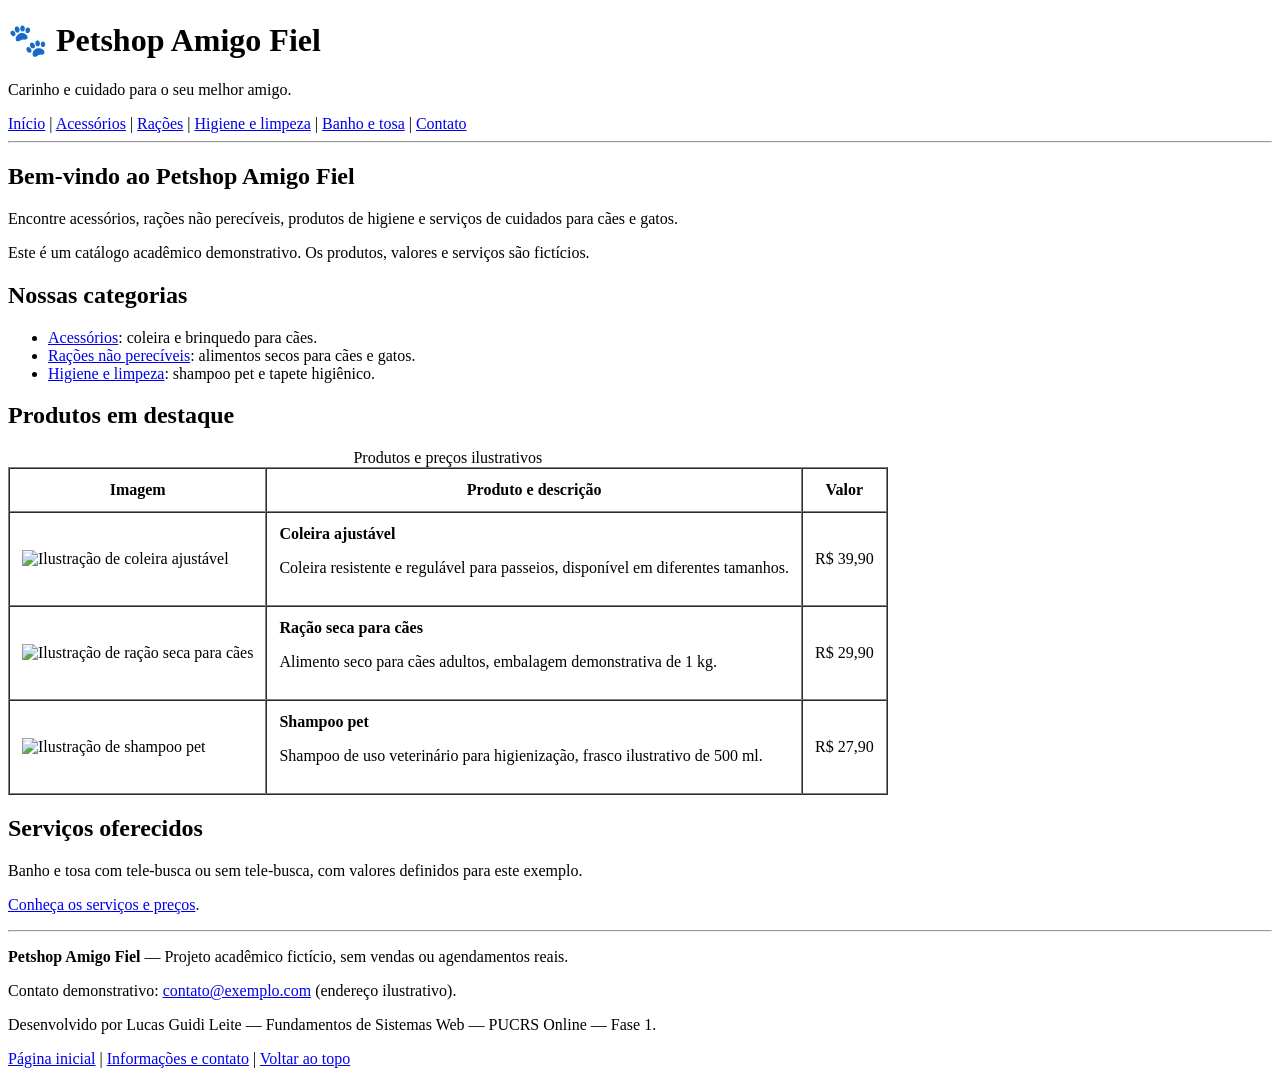
==== index.html @ 9e12bd1d "Add files via upload" ====
<!DOCTYPE html>
<html lang="pt-BR">
<head>
  <meta charset="UTF-8">
  <meta name="viewport" content="width=device-width, initial-scale=1.0">
  <meta name="description" content="Petshop Amigo Fiel: produtos para animais de estimação e serviços de banho e tosa.">
  <title>Início | Petshop Amigo Fiel</title>
</head>
<body>
  <header id="topo">
    <h1>🐾 Petshop Amigo Fiel</h1>
    <p>Carinho e cuidado para o seu melhor amigo.</p>
    <nav aria-label="Navegação principal"><a href="index.html">Início</a> | <a href="acessorios.html">Acessórios</a> | <a href="racoes.html">Rações</a> | <a href="higiene.html">Higiene e limpeza</a> | <a href="servicos.html">Banho e tosa</a> | <a href="contato.html">Contato</a></nav>
    <hr>
  </header>
  <main>
    <section>
      <h2>Bem-vindo ao Petshop Amigo Fiel</h2>
      <p>Encontre acessórios, rações não perecíveis, produtos de higiene e serviços de cuidados para cães e gatos.</p>
      <p>Este é um catálogo acadêmico demonstrativo. Os produtos, valores e serviços são fictícios.</p>
    </section>
    <section>
      <h2>Nossas categorias</h2>
      <ul>
        <li><a href="acessorios.html">Acessórios</a>: coleira e brinquedo para cães.</li>
        <li><a href="racoes.html">Rações não perecíveis</a>: alimentos secos para cães e gatos.</li>
        <li><a href="higiene.html">Higiene e limpeza</a>: shampoo pet e tapete higiênico.</li>
      </ul>
    </section>
    <section><h2>Produtos em destaque</h2>  <table border="1" cellpadding="12" cellspacing="0">
    <caption>Produtos e preços ilustrativos</caption>
    <thead><tr><th scope="col">Imagem</th><th scope="col">Produto e descrição</th><th scope="col">Valor</th></tr></thead>
    <tbody>
      <tr><td><img src="imagens/coleira.svg" alt="Ilustração de coleira ajustável" width="250" height="156"></td><td><strong>Coleira ajustável</strong><p>Coleira resistente e regulável para passeios, disponível em diferentes tamanhos.</p></td><td>R$ 39,90</td></tr>
      <tr><td><img src="imagens/racao_caes.svg" alt="Ilustração de ração seca para cães" width="250" height="156"></td><td><strong>Ração seca para cães</strong><p>Alimento seco para cães adultos, embalagem demonstrativa de 1 kg.</p></td><td>R$ 29,90</td></tr>
      <tr><td><img src="imagens/shampoo.svg" alt="Ilustração de shampoo pet" width="250" height="156"></td><td><strong>Shampoo pet</strong><p>Shampoo de uso veterinário para higienização, frasco ilustrativo de 500 ml.</p></td><td>R$ 27,90</td></tr>
    </tbody>
  </table>
</section>
    <section><h2>Serviços oferecidos</h2><p>Banho e tosa com tele-busca ou sem tele-busca, com valores definidos para este exemplo.</p><p><a href="servicos.html">Conheça os serviços e preços</a>.</p></section>
  </main>
  <hr>
  <footer>
    <p><strong>Petshop Amigo Fiel</strong> — Projeto acadêmico fictício, sem vendas ou agendamentos reais.</p>
    <p>Contato demonstrativo: <a href="mailto:contato@exemplo.com">contato@exemplo.com</a> (endereço ilustrativo).</p>
    <p>Desenvolvido por Lucas Guidi Leite — Fundamentos de Sistemas Web — PUCRS Online — Fase 1.</p>
    <p><a href="index.html">Página inicial</a> | <a href="contato.html">Informações e contato</a> | <a href="#topo">Voltar ao topo</a></p>
  </footer>
</body>
</html>
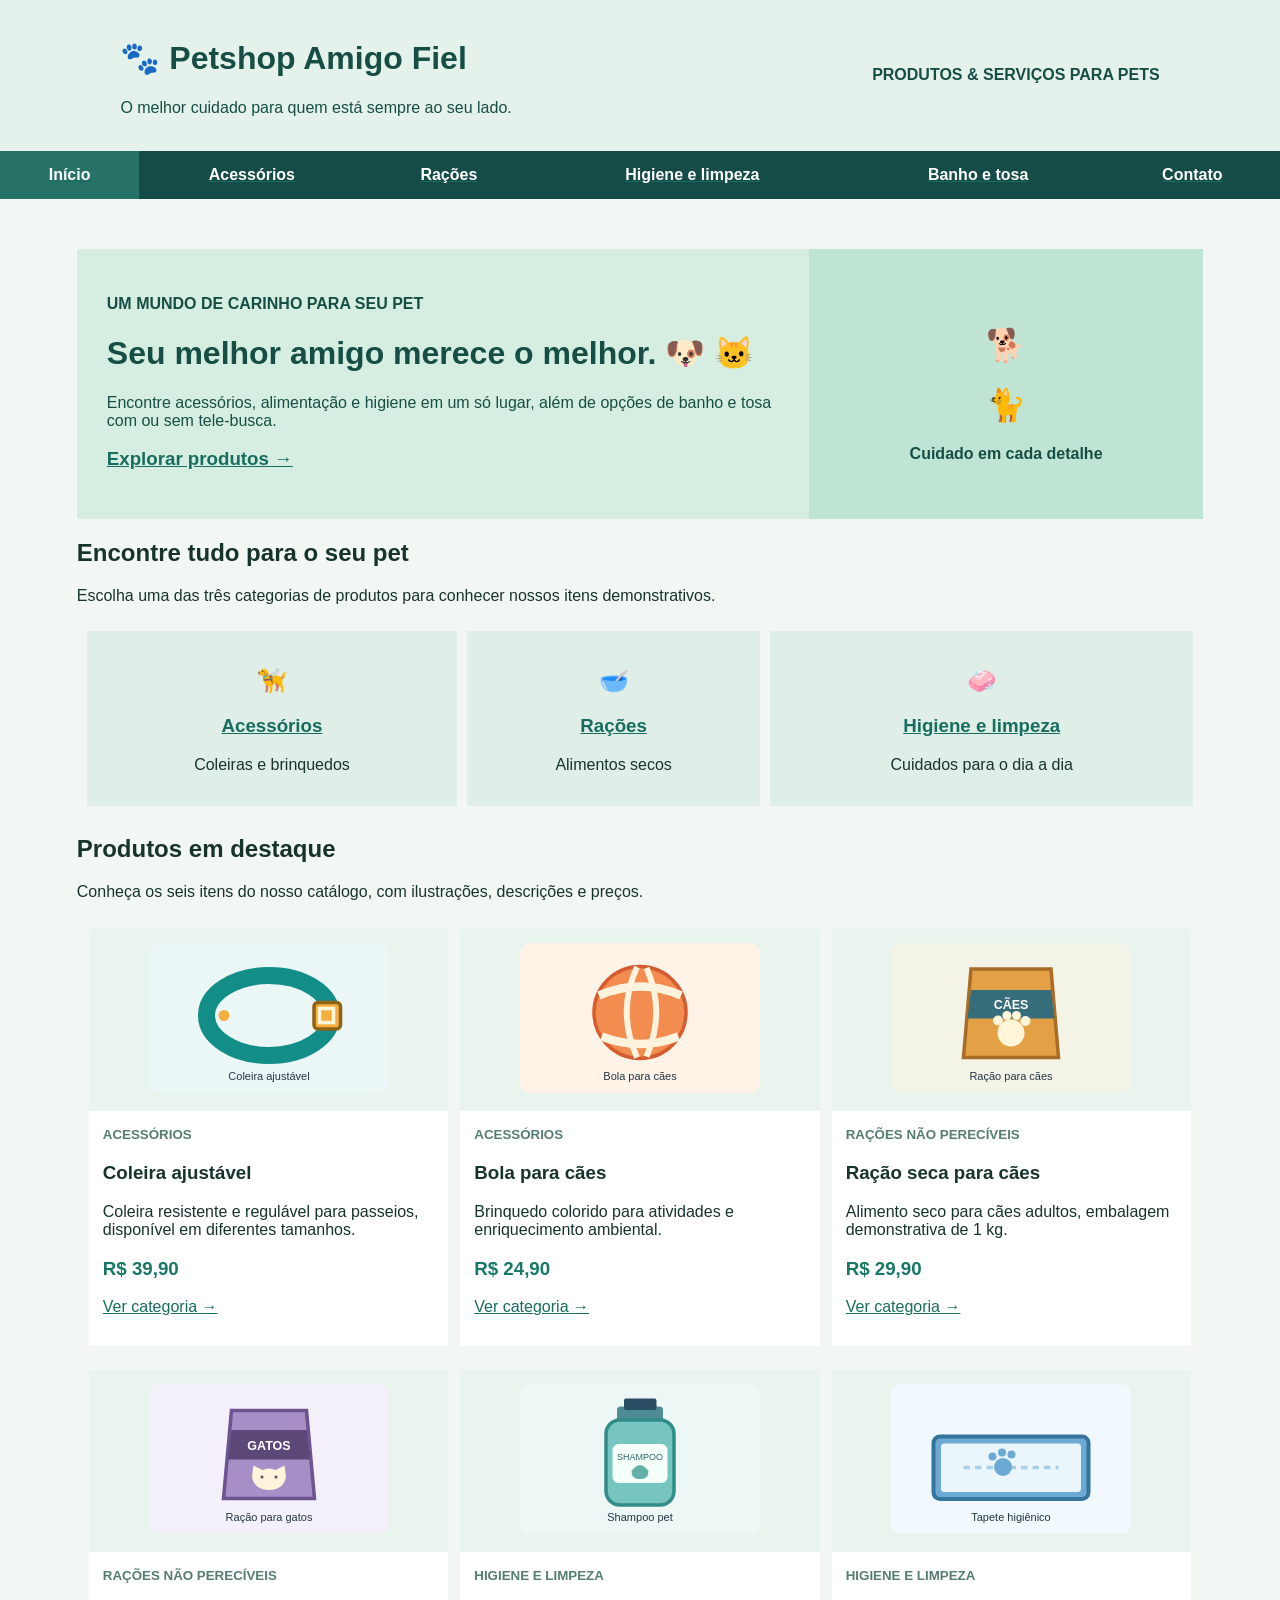
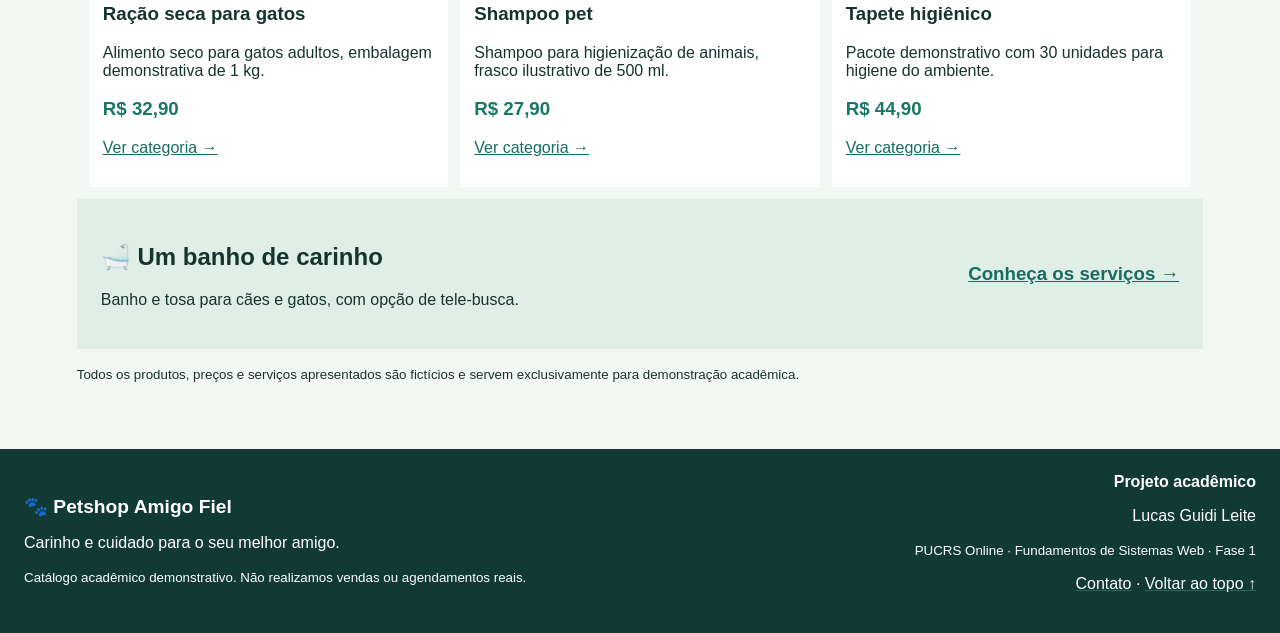
==== commit ade9dd87: "Add files via upload" ====
--- a/index.html
+++ b/index.html
@@ -1,50 +1,5 @@
 <!DOCTYPE html>
-<html lang="pt-BR">
-<head>
-  <meta charset="UTF-8">
-  <meta name="viewport" content="width=device-width, initial-scale=1.0">
-  <meta name="description" content="Petshop Amigo Fiel: produtos para animais de estimação e serviços de banho e tosa.">
-  <title>Início | Petshop Amigo Fiel</title>
-</head>
-<body>
-  <header id="topo">
-    <h1>🐾 Petshop Amigo Fiel</h1>
-    <p>Carinho e cuidado para o seu melhor amigo.</p>
-    <nav aria-label="Navegação principal"><a href="index.html">Início</a> | <a href="acessorios.html">Acessórios</a> | <a href="racoes.html">Rações</a> | <a href="higiene.html">Higiene e limpeza</a> | <a href="servicos.html">Banho e tosa</a> | <a href="contato.html">Contato</a></nav>
-    <hr>
-  </header>
-  <main>
-    <section>
-      <h2>Bem-vindo ao Petshop Amigo Fiel</h2>
-      <p>Encontre acessórios, rações não perecíveis, produtos de higiene e serviços de cuidados para cães e gatos.</p>
-      <p>Este é um catálogo acadêmico demonstrativo. Os produtos, valores e serviços são fictícios.</p>
-    </section>
-    <section>
-      <h2>Nossas categorias</h2>
-      <ul>
-        <li><a href="acessorios.html">Acessórios</a>: coleira e brinquedo para cães.</li>
-        <li><a href="racoes.html">Rações não perecíveis</a>: alimentos secos para cães e gatos.</li>
-        <li><a href="higiene.html">Higiene e limpeza</a>: shampoo pet e tapete higiênico.</li>
-      </ul>
-    </section>
-    <section><h2>Produtos em destaque</h2>  <table border="1" cellpadding="12" cellspacing="0">
-    <caption>Produtos e preços ilustrativos</caption>
-    <thead><tr><th scope="col">Imagem</th><th scope="col">Produto e descrição</th><th scope="col">Valor</th></tr></thead>
-    <tbody>
-      <tr><td><img src="imagens/coleira.svg" alt="Ilustração de coleira ajustável" width="250" height="156"></td><td><strong>Coleira ajustável</strong><p>Coleira resistente e regulável para passeios, disponível em diferentes tamanhos.</p></td><td>R$ 39,90</td></tr>
-      <tr><td><img src="imagens/racao_caes.svg" alt="Ilustração de ração seca para cães" width="250" height="156"></td><td><strong>Ração seca para cães</strong><p>Alimento seco para cães adultos, embalagem demonstrativa de 1 kg.</p></td><td>R$ 29,90</td></tr>
-      <tr><td><img src="imagens/shampoo.svg" alt="Ilustração de shampoo pet" width="250" height="156"></td><td><strong>Shampoo pet</strong><p>Shampoo de uso veterinário para higienização, frasco ilustrativo de 500 ml.</p></td><td>R$ 27,90</td></tr>
-    </tbody>
-  </table>
-</section>
-    <section><h2>Serviços oferecidos</h2><p>Banho e tosa com tele-busca ou sem tele-busca, com valores definidos para este exemplo.</p><p><a href="servicos.html">Conheça os serviços e preços</a>.</p></section>
-  </main>
-  <hr>
-  <footer>
-    <p><strong>Petshop Amigo Fiel</strong> — Projeto acadêmico fictício, sem vendas ou agendamentos reais.</p>
-    <p>Contato demonstrativo: <a href="mailto:contato@exemplo.com">contato@exemplo.com</a> (endereço ilustrativo).</p>
-    <p>Desenvolvido por Lucas Guidi Leite — Fundamentos de Sistemas Web — PUCRS Online — Fase 1.</p>
-    <p><a href="index.html">Página inicial</a> | <a href="contato.html">Informações e contato</a> | <a href="#topo">Voltar ao topo</a></p>
-  </footer>
-</body>
-</html>
+<html lang="pt-BR"><head><meta charset="UTF-8"><meta name="viewport" content="width=device-width, initial-scale=1"><meta name="description" content="Petshop Amigo Fiel: produtos e serviços demonstrativos para pets."><title>Início | Petshop Amigo Fiel</title></head>
+<body bgcolor="#f3f7f3" text="#17332e" link="#176d60" vlink="#176d60" alink="#176d60" topmargin="0" leftmargin="0" rightmargin="0" marginwidth="0" marginheight="0">
+<div id="topo"></div><header><table width="100%" bgcolor="#e5f1eb" cellpadding="18" cellspacing="0"><tr><td width="8%"></td><td><font face="Arial" color="#164e45"><h1>🐾 Petshop Amigo Fiel</h1><p>O melhor cuidado para quem está sempre ao seu lado.</p></font></td><td align="right"><font face="Arial" color="#164e45"><b>PRODUTOS &amp; SERVIÇOS PARA PETS</b></font></td><td width="8%"></td></tr></table><table width="100%" bgcolor="#154c47" cellpadding="15" cellspacing="0"><tr><td align="center" bgcolor="#267267"><font face="Arial" color="#ffffff"><a href="index.html"><font color="#ffffff"><b>Início</b></font></a></font></td><td align="center" bgcolor="#154c47"><font face="Arial" color="#ffffff"><a href="acessorios.html"><font color="#ffffff"><b>Acessórios</b></font></a></font></td><td align="center" bgcolor="#154c47"><font face="Arial" color="#ffffff"><a href="racoes.html"><font color="#ffffff"><b>Rações</b></font></a></font></td><td align="center" bgcolor="#154c47"><font face="Arial" color="#ffffff"><a href="higiene.html"><font color="#ffffff"><b>Higiene e limpeza</b></font></a></font></td><td align="center" bgcolor="#154c47"><font face="Arial" color="#ffffff"><a href="servicos.html"><font color="#ffffff"><b>Banho e tosa</b></font></a></font></td><td align="center" bgcolor="#154c47"><font face="Arial" color="#ffffff"><a href="contato.html"><font color="#ffffff"><b>Contato</b></font></a></font></td></tr></table></header>
+<main><table width="88%" align="center" cellpadding="0" cellspacing="0"><tr><td><font face="Arial"><p>&nbsp;</p><table width="100%" bgcolor="#d6eee1" cellpadding="30" cellspacing="0"><tr><td width="65%"><font face="Arial" color="#164e45"><p><b>UM MUNDO DE CARINHO PARA SEU PET</b></p><h1>Seu melhor amigo merece o melhor. 🐶 🐱</h1><p>Encontre acessórios, alimentação e higiene em um só lugar, além de opções de banho e tosa com ou sem tele-busca.</p><h3><a href="acessorios.html">Explorar produtos →</a></h3></font></td><td align="center" bgcolor="#c0e4d4"><font face="Arial" color="#164e45"><h1>🐕</h1><h1>🐈</h1><b>Cuidado em cada detalhe</b></font></td></tr></table><h2>Encontre tudo para o seu pet</h2><p>Escolha uma das três categorias de produtos para conhecer nossos itens demonstrativos.</p><table width="100%" cellpadding="16" cellspacing="10"><tr><td align="center" bgcolor="#e0eee8"><h2>🦮</h2><h3><a href="acessorios.html">Acessórios</a></h3><p>Coleiras e brinquedos</p></td><td align="center" bgcolor="#e0eee8"><h2>🥣</h2><h3><a href="racoes.html">Rações</a></h3><p>Alimentos secos</p></td><td align="center" bgcolor="#e0eee8"><h2>🧼</h2><h3><a href="higiene.html">Higiene e limpeza</a></h3><p>Cuidados para o dia a dia</p></td></tr></table><h2>Produtos em destaque</h2><p>Conheça os seis itens do nosso catálogo, com ilustrações, descrições e preços.</p><table width="100%" cellspacing="12" cellpadding="0"><tr><td width="33%" valign="top" bgcolor="#ffffff"><table width="100%" cellpadding="14" cellspacing="0"><tr><td align="center" bgcolor="#eaf4ee"><a href="acessorios.html"><img src="coleira.svg" alt="Ilustração de coleira ajustável" width="240" height="150"></a></td></tr><tr><td><font face="Arial" color="#567d71"><small><b>ACESSÓRIOS</b></small></font><h3>Coleira ajustável</h3><p>Coleira resistente e regulável para passeios, disponível em diferentes tamanhos.</p><h3><font color="#187865">R$ 39,90</font></h3><p><a href="acessorios.html">Ver categoria →</a></p></td></tr></table></td><td width="33%" valign="top" bgcolor="#ffffff"><table width="100%" cellpadding="14" cellspacing="0"><tr><td align="center" bgcolor="#eaf4ee"><a href="acessorios.html"><img src="brinquedo.svg" alt="Ilustração de bola para cães" width="240" height="150"></a></td></tr><tr><td><font face="Arial" color="#567d71"><small><b>ACESSÓRIOS</b></small></font><h3>Bola para cães</h3><p>Brinquedo colorido para atividades e enriquecimento ambiental.</p><h3><font color="#187865">R$ 24,90</font></h3><p><a href="acessorios.html">Ver categoria →</a></p></td></tr></table></td><td width="33%" valign="top" bgcolor="#ffffff"><table width="100%" cellpadding="14" cellspacing="0"><tr><td align="center" bgcolor="#eaf4ee"><a href="racoes.html"><img src="racao_caes.svg" alt="Ilustração de ração seca para cães" width="240" height="150"></a></td></tr><tr><td><font face="Arial" color="#567d71"><small><b>RAÇÕES NÃO PERECÍVEIS</b></small></font><h3>Ração seca para cães</h3><p>Alimento seco para cães adultos, embalagem demonstrativa de 1 kg.</p><h3><font color="#187865">R$ 29,90</font></h3><p><a href="racoes.html">Ver categoria →</a></p></td></tr></table></td></tr></table><table width="100%" cellspacing="12" cellpadding="0"><tr><td width="33%" valign="top" bgcolor="#ffffff"><table width="100%" cellpadding="14" cellspacing="0"><tr><td align="center" bgcolor="#eaf4ee"><a href="racoes.html"><img src="racao_gatos.svg" alt="Ilustração de ração seca para gatos" width="240" height="150"></a></td></tr><tr><td><font face="Arial" color="#567d71"><small><b>RAÇÕES NÃO PERECÍVEIS</b></small></font><h3>Ração seca para gatos</h3><p>Alimento seco para gatos adultos, embalagem demonstrativa de 1 kg.</p><h3><font color="#187865">R$ 32,90</font></h3><p><a href="racoes.html">Ver categoria →</a></p></td></tr></table></td><td width="33%" valign="top" bgcolor="#ffffff"><table width="100%" cellpadding="14" cellspacing="0"><tr><td align="center" bgcolor="#eaf4ee"><a href="higiene.html"><img src="shampoo.svg" alt="Ilustração de shampoo pet" width="240" height="150"></a></td></tr><tr><td><font face="Arial" color="#567d71"><small><b>HIGIENE E LIMPEZA</b></small></font><h3>Shampoo pet</h3><p>Shampoo para higienização de animais, frasco ilustrativo de 500 ml.</p><h3><font color="#187865">R$ 27,90</font></h3><p><a href="higiene.html">Ver categoria →</a></p></td></tr></table></td><td width="33%" valign="top" bgcolor="#ffffff"><table width="100%" cellpadding="14" cellspacing="0"><tr><td align="center" bgcolor="#eaf4ee"><a href="higiene.html"><img src="tapete.svg" alt="Ilustração de tapete higiênico" width="240" height="150"></a></td></tr><tr><td><font face="Arial" color="#567d71"><small><b>HIGIENE E LIMPEZA</b></small></font><h3>Tapete higiênico</h3><p>Pacote demonstrativo com 30 unidades para higiene do ambiente.</p><h3><font color="#187865">R$ 44,90</font></h3><p><a href="higiene.html">Ver categoria →</a></p></td></tr></table></td></tr></table><table width="100%" bgcolor="#e0eee8" cellpadding="22"><tr><td><h2>🛁 Um banho de carinho</h2><p>Banho e tosa para cães e gatos, com opção de tele-busca.</p></td><td align="right"><h3><a href="servicos.html">Conheça os serviços →</a></h3></td></tr></table><p><small>Todos os produtos, preços e serviços apresentados são fictícios e servem exclusivamente para demonstração acadêmica.</small></p></font></td></tr></table></main><p>&nbsp;</p><footer><table width="100%" bgcolor="#123a35" cellpadding="24" cellspacing="0"><tr><td><font face="Arial" color="white"><big><b>🐾 Petshop Amigo Fiel</b></big><p>Carinho e cuidado para o seu melhor amigo.</p><small>Catálogo acadêmico demonstrativo. Não realizamos vendas ou agendamentos reais.</small></font></td><td align="right"><font face="Arial" color="white"><b>Projeto acadêmico</b><p>Lucas Guidi Leite</p><small>PUCRS Online · Fundamentos de Sistemas Web · Fase 1</small><p><a href="contato.html"><font color="#ffffff">Contato</font></a> · <a href="#topo"><font color="#ffffff">Voltar ao topo ↑</font></a></p></font></td></tr></table></footer></body></html>
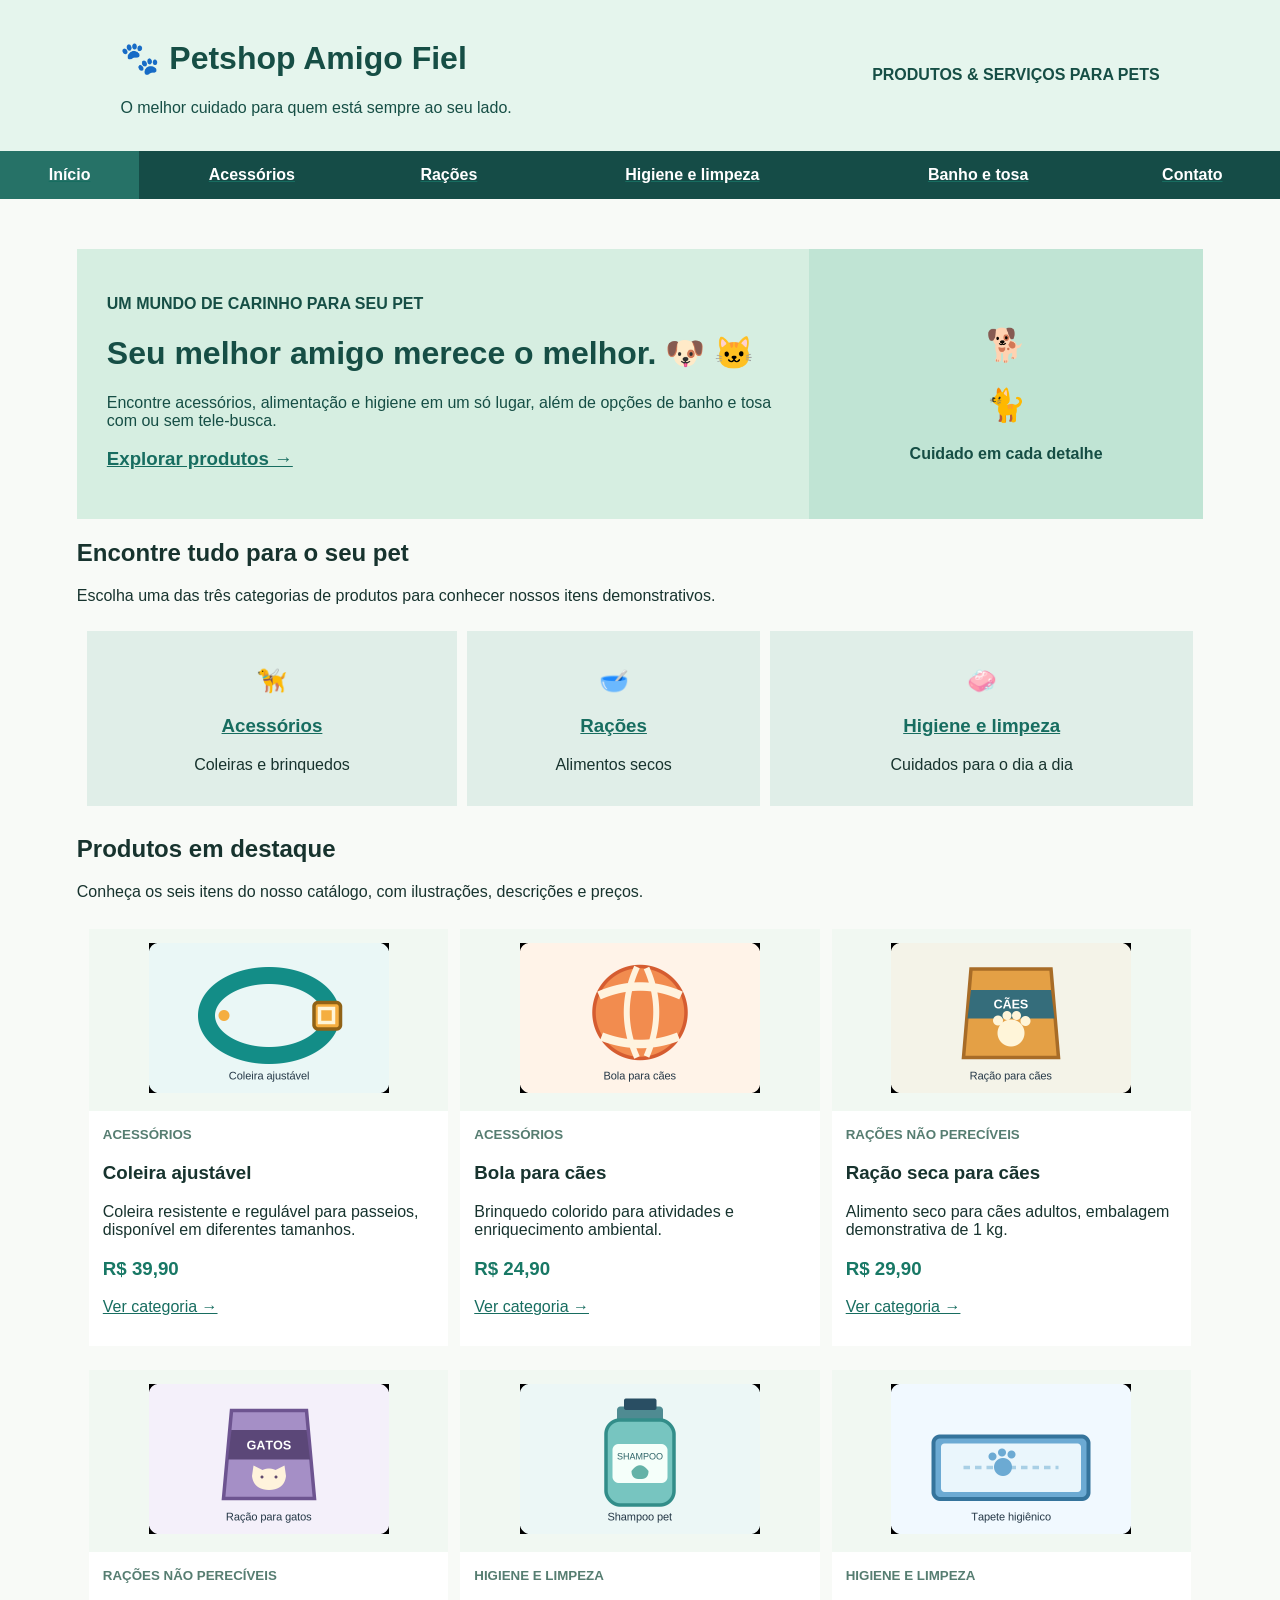
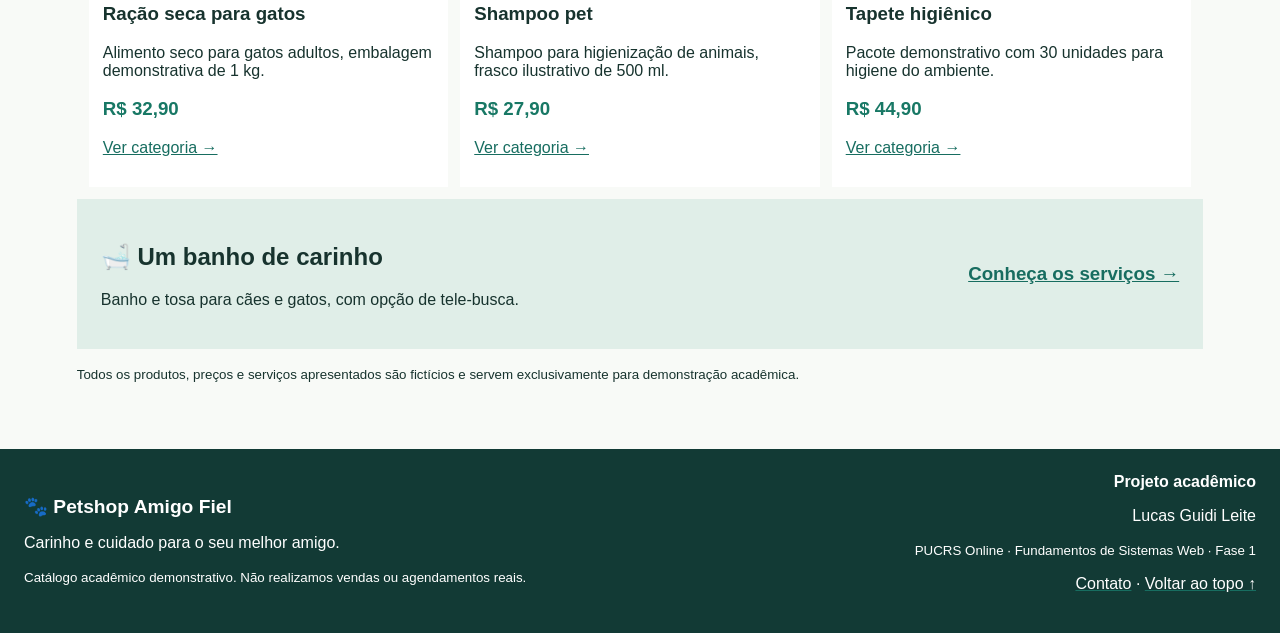
==== commit 6fee109f: "Add files via upload" ====
--- a/index.html
+++ b/index.html
@@ -1,5 +1,5 @@
 <!DOCTYPE html>
 <html lang="pt-BR"><head><meta charset="UTF-8"><meta name="viewport" content="width=device-width, initial-scale=1"><meta name="description" content="Petshop Amigo Fiel: produtos e serviços demonstrativos para pets."><title>Início | Petshop Amigo Fiel</title></head>
-<body bgcolor="#f3f7f3" text="#17332e" link="#176d60" vlink="#176d60" alink="#176d60" topmargin="0" leftmargin="0" rightmargin="0" marginwidth="0" marginheight="0">
-<div id="topo"></div><header><table width="100%" bgcolor="#e5f1eb" cellpadding="18" cellspacing="0"><tr><td width="8%"></td><td><font face="Arial" color="#164e45"><h1>🐾 Petshop Amigo Fiel</h1><p>O melhor cuidado para quem está sempre ao seu lado.</p></font></td><td align="right"><font face="Arial" color="#164e45"><b>PRODUTOS &amp; SERVIÇOS PARA PETS</b></font></td><td width="8%"></td></tr></table><table width="100%" bgcolor="#154c47" cellpadding="15" cellspacing="0"><tr><td align="center" bgcolor="#267267"><font face="Arial" color="#ffffff"><a href="index.html"><font color="#ffffff"><b>Início</b></font></a></font></td><td align="center" bgcolor="#154c47"><font face="Arial" color="#ffffff"><a href="acessorios.html"><font color="#ffffff"><b>Acessórios</b></font></a></font></td><td align="center" bgcolor="#154c47"><font face="Arial" color="#ffffff"><a href="racoes.html"><font color="#ffffff"><b>Rações</b></font></a></font></td><td align="center" bgcolor="#154c47"><font face="Arial" color="#ffffff"><a href="higiene.html"><font color="#ffffff"><b>Higiene e limpeza</b></font></a></font></td><td align="center" bgcolor="#154c47"><font face="Arial" color="#ffffff"><a href="servicos.html"><font color="#ffffff"><b>Banho e tosa</b></font></a></font></td><td align="center" bgcolor="#154c47"><font face="Arial" color="#ffffff"><a href="contato.html"><font color="#ffffff"><b>Contato</b></font></a></font></td></tr></table></header>
-<main><table width="88%" align="center" cellpadding="0" cellspacing="0"><tr><td><font face="Arial"><p>&nbsp;</p><table width="100%" bgcolor="#d6eee1" cellpadding="30" cellspacing="0"><tr><td width="65%"><font face="Arial" color="#164e45"><p><b>UM MUNDO DE CARINHO PARA SEU PET</b></p><h1>Seu melhor amigo merece o melhor. 🐶 🐱</h1><p>Encontre acessórios, alimentação e higiene em um só lugar, além de opções de banho e tosa com ou sem tele-busca.</p><h3><a href="acessorios.html">Explorar produtos →</a></h3></font></td><td align="center" bgcolor="#c0e4d4"><font face="Arial" color="#164e45"><h1>🐕</h1><h1>🐈</h1><b>Cuidado em cada detalhe</b></font></td></tr></table><h2>Encontre tudo para o seu pet</h2><p>Escolha uma das três categorias de produtos para conhecer nossos itens demonstrativos.</p><table width="100%" cellpadding="16" cellspacing="10"><tr><td align="center" bgcolor="#e0eee8"><h2>🦮</h2><h3><a href="acessorios.html">Acessórios</a></h3><p>Coleiras e brinquedos</p></td><td align="center" bgcolor="#e0eee8"><h2>🥣</h2><h3><a href="racoes.html">Rações</a></h3><p>Alimentos secos</p></td><td align="center" bgcolor="#e0eee8"><h2>🧼</h2><h3><a href="higiene.html">Higiene e limpeza</a></h3><p>Cuidados para o dia a dia</p></td></tr></table><h2>Produtos em destaque</h2><p>Conheça os seis itens do nosso catálogo, com ilustrações, descrições e preços.</p><table width="100%" cellspacing="12" cellpadding="0"><tr><td width="33%" valign="top" bgcolor="#ffffff"><table width="100%" cellpadding="14" cellspacing="0"><tr><td align="center" bgcolor="#eaf4ee"><a href="acessorios.html"><img src="coleira.svg" alt="Ilustração de coleira ajustável" width="240" height="150"></a></td></tr><tr><td><font face="Arial" color="#567d71"><small><b>ACESSÓRIOS</b></small></font><h3>Coleira ajustável</h3><p>Coleira resistente e regulável para passeios, disponível em diferentes tamanhos.</p><h3><font color="#187865">R$ 39,90</font></h3><p><a href="acessorios.html">Ver categoria →</a></p></td></tr></table></td><td width="33%" valign="top" bgcolor="#ffffff"><table width="100%" cellpadding="14" cellspacing="0"><tr><td align="center" bgcolor="#eaf4ee"><a href="acessorios.html"><img src="brinquedo.svg" alt="Ilustração de bola para cães" width="240" height="150"></a></td></tr><tr><td><font face="Arial" color="#567d71"><small><b>ACESSÓRIOS</b></small></font><h3>Bola para cães</h3><p>Brinquedo colorido para atividades e enriquecimento ambiental.</p><h3><font color="#187865">R$ 24,90</font></h3><p><a href="acessorios.html">Ver categoria →</a></p></td></tr></table></td><td width="33%" valign="top" bgcolor="#ffffff"><table width="100%" cellpadding="14" cellspacing="0"><tr><td align="center" bgcolor="#eaf4ee"><a href="racoes.html"><img src="racao_caes.svg" alt="Ilustração de ração seca para cães" width="240" height="150"></a></td></tr><tr><td><font face="Arial" color="#567d71"><small><b>RAÇÕES NÃO PERECÍVEIS</b></small></font><h3>Ração seca para cães</h3><p>Alimento seco para cães adultos, embalagem demonstrativa de 1 kg.</p><h3><font color="#187865">R$ 29,90</font></h3><p><a href="racoes.html">Ver categoria →</a></p></td></tr></table></td></tr></table><table width="100%" cellspacing="12" cellpadding="0"><tr><td width="33%" valign="top" bgcolor="#ffffff"><table width="100%" cellpadding="14" cellspacing="0"><tr><td align="center" bgcolor="#eaf4ee"><a href="racoes.html"><img src="racao_gatos.svg" alt="Ilustração de ração seca para gatos" width="240" height="150"></a></td></tr><tr><td><font face="Arial" color="#567d71"><small><b>RAÇÕES NÃO PERECÍVEIS</b></small></font><h3>Ração seca para gatos</h3><p>Alimento seco para gatos adultos, embalagem demonstrativa de 1 kg.</p><h3><font color="#187865">R$ 32,90</font></h3><p><a href="racoes.html">Ver categoria →</a></p></td></tr></table></td><td width="33%" valign="top" bgcolor="#ffffff"><table width="100%" cellpadding="14" cellspacing="0"><tr><td align="center" bgcolor="#eaf4ee"><a href="higiene.html"><img src="shampoo.svg" alt="Ilustração de shampoo pet" width="240" height="150"></a></td></tr><tr><td><font face="Arial" color="#567d71"><small><b>HIGIENE E LIMPEZA</b></small></font><h3>Shampoo pet</h3><p>Shampoo para higienização de animais, frasco ilustrativo de 500 ml.</p><h3><font color="#187865">R$ 27,90</font></h3><p><a href="higiene.html">Ver categoria →</a></p></td></tr></table></td><td width="33%" valign="top" bgcolor="#ffffff"><table width="100%" cellpadding="14" cellspacing="0"><tr><td align="center" bgcolor="#eaf4ee"><a href="higiene.html"><img src="tapete.svg" alt="Ilustração de tapete higiênico" width="240" height="150"></a></td></tr><tr><td><font face="Arial" color="#567d71"><small><b>HIGIENE E LIMPEZA</b></small></font><h3>Tapete higiênico</h3><p>Pacote demonstrativo com 30 unidades para higiene do ambiente.</p><h3><font color="#187865">R$ 44,90</font></h3><p><a href="higiene.html">Ver categoria →</a></p></td></tr></table></td></tr></table><table width="100%" bgcolor="#e0eee8" cellpadding="22"><tr><td><h2>🛁 Um banho de carinho</h2><p>Banho e tosa para cães e gatos, com opção de tele-busca.</p></td><td align="right"><h3><a href="servicos.html">Conheça os serviços →</a></h3></td></tr></table><p><small>Todos os produtos, preços e serviços apresentados são fictícios e servem exclusivamente para demonstração acadêmica.</small></p></font></td></tr></table></main><p>&nbsp;</p><footer><table width="100%" bgcolor="#123a35" cellpadding="24" cellspacing="0"><tr><td><font face="Arial" color="white"><big><b>🐾 Petshop Amigo Fiel</b></big><p>Carinho e cuidado para o seu melhor amigo.</p><small>Catálogo acadêmico demonstrativo. Não realizamos vendas ou agendamentos reais.</small></font></td><td align="right"><font face="Arial" color="white"><b>Projeto acadêmico</b><p>Lucas Guidi Leite</p><small>PUCRS Online · Fundamentos de Sistemas Web · Fase 1</small><p><a href="contato.html"><font color="#ffffff">Contato</font></a> · <a href="#topo"><font color="#ffffff">Voltar ao topo ↑</font></a></p></font></td></tr></table></footer></body></html>+<body bgcolor="#F8FAF7" text="#17332e" link="#176d60" vlink="#176d60" alink="#176d60" topmargin="0" leftmargin="0" rightmargin="0" marginwidth="0" marginheight="0">
+<div id="topo"></div><header><table width="100%" bgcolor="#E5F5ED" cellpadding="18" cellspacing="0"><tr><td width="8%"></td><td><font face="Arial" color="#164e45"><h1>🐾 Petshop Amigo Fiel</h1><p>O melhor cuidado para quem está sempre ao seu lado.</p></font></td><td align="right"><font face="Arial" color="#164e45"><b>PRODUTOS &amp; SERVIÇOS PARA PETS</b></font></td><td width="8%"></td></tr></table><table width="100%" bgcolor="#154c47" cellpadding="15" cellspacing="0"><tr><td align="center" bgcolor="#267267"><font face="Arial" color="#ffffff"><a href="index.html"><font color="#ffffff"><b>Início</b></font></a></font></td><td align="center" bgcolor="#154c47"><font face="Arial" color="#ffffff"><a href="acessorios.html"><font color="#ffffff"><b>Acessórios</b></font></a></font></td><td align="center" bgcolor="#154c47"><font face="Arial" color="#ffffff"><a href="racoes.html"><font color="#ffffff"><b>Rações</b></font></a></font></td><td align="center" bgcolor="#154c47"><font face="Arial" color="#ffffff"><a href="higiene.html"><font color="#ffffff"><b>Higiene e limpeza</b></font></a></font></td><td align="center" bgcolor="#154c47"><font face="Arial" color="#ffffff"><a href="servicos.html"><font color="#ffffff"><b>Banho e tosa</b></font></a></font></td><td align="center" bgcolor="#154c47"><font face="Arial" color="#ffffff"><a href="contato.html"><font color="#ffffff"><b>Contato</b></font></a></font></td></tr></table></header>
+<main><table width="88%" align="center" cellpadding="0" cellspacing="0"><tr><td><font face="Arial"><p>&nbsp;</p><table width="100%" bgcolor="#d6eee1" cellpadding="30" cellspacing="0"><tr><td width="65%"><font face="Arial" color="#164e45"><p><b>UM MUNDO DE CARINHO PARA SEU PET</b></p><h1>Seu melhor amigo merece o melhor. 🐶 🐱</h1><p>Encontre acessórios, alimentação e higiene em um só lugar, além de opções de banho e tosa com ou sem tele-busca.</p><h3><a href="acessorios.html">Explorar produtos →</a></h3></font></td><td align="center" bgcolor="#c0e4d4"><font face="Arial" color="#164e45"><h1>🐕</h1><h1>🐈</h1><b>Cuidado em cada detalhe</b></font></td></tr></table><h2>Encontre tudo para o seu pet</h2><p>Escolha uma das três categorias de produtos para conhecer nossos itens demonstrativos.</p><table width="100%" cellpadding="16" cellspacing="10"><tr><td align="center" bgcolor="#e0eee8"><h2>🦮</h2><h3><a href="acessorios.html">Acessórios</a></h3><p>Coleiras e brinquedos</p></td><td align="center" bgcolor="#e0eee8"><h2>🥣</h2><h3><a href="racoes.html">Rações</a></h3><p>Alimentos secos</p></td><td align="center" bgcolor="#e0eee8"><h2>🧼</h2><h3><a href="higiene.html">Higiene e limpeza</a></h3><p>Cuidados para o dia a dia</p></td></tr></table><h2>Produtos em destaque</h2><p>Conheça os seis itens do nosso catálogo, com ilustrações, descrições e preços.</p><table width="100%" cellspacing="12" cellpadding="0"><tr><td width="33%" valign="top" bgcolor="#ffffff"><table width="100%" cellpadding="14" cellspacing="0"><tr><td align="center" bgcolor="#F1F8F2"><a href="acessorios.html"><img src="coleira.png" alt="Ilustração de coleira ajustável" width="240" height="150"></a></td></tr><tr><td><font face="Arial" color="#567d71"><small><b>ACESSÓRIOS</b></small></font><h3>Coleira ajustável</h3><p>Coleira resistente e regulável para passeios, disponível em diferentes tamanhos.</p><h3><font color="#187865">R$ 39,90</font></h3><p><a href="acessorios.html">Ver categoria →</a></p></td></tr></table></td><td width="33%" valign="top" bgcolor="#ffffff"><table width="100%" cellpadding="14" cellspacing="0"><tr><td align="center" bgcolor="#F1F8F2"><a href="acessorios.html"><img src="brinquedo.png" alt="Ilustração de bola para cães" width="240" height="150"></a></td></tr><tr><td><font face="Arial" color="#567d71"><small><b>ACESSÓRIOS</b></small></font><h3>Bola para cães</h3><p>Brinquedo colorido para atividades e enriquecimento ambiental.</p><h3><font color="#187865">R$ 24,90</font></h3><p><a href="acessorios.html">Ver categoria →</a></p></td></tr></table></td><td width="33%" valign="top" bgcolor="#ffffff"><table width="100%" cellpadding="14" cellspacing="0"><tr><td align="center" bgcolor="#F1F8F2"><a href="racoes.html"><img src="racao_caes.png" alt="Ilustração de ração seca para cães" width="240" height="150"></a></td></tr><tr><td><font face="Arial" color="#567d71"><small><b>RAÇÕES NÃO PERECÍVEIS</b></small></font><h3>Ração seca para cães</h3><p>Alimento seco para cães adultos, embalagem demonstrativa de 1 kg.</p><h3><font color="#187865">R$ 29,90</font></h3><p><a href="racoes.html">Ver categoria →</a></p></td></tr></table></td></tr></table><table width="100%" cellspacing="12" cellpadding="0"><tr><td width="33%" valign="top" bgcolor="#ffffff"><table width="100%" cellpadding="14" cellspacing="0"><tr><td align="center" bgcolor="#F1F8F2"><a href="racoes.html"><img src="racao_gatos.png" alt="Ilustração de ração seca para gatos" width="240" height="150"></a></td></tr><tr><td><font face="Arial" color="#567d71"><small><b>RAÇÕES NÃO PERECÍVEIS</b></small></font><h3>Ração seca para gatos</h3><p>Alimento seco para gatos adultos, embalagem demonstrativa de 1 kg.</p><h3><font color="#187865">R$ 32,90</font></h3><p><a href="racoes.html">Ver categoria →</a></p></td></tr></table></td><td width="33%" valign="top" bgcolor="#ffffff"><table width="100%" cellpadding="14" cellspacing="0"><tr><td align="center" bgcolor="#F1F8F2"><a href="higiene.html"><img src="shampoo.png" alt="Ilustração de shampoo pet" width="240" height="150"></a></td></tr><tr><td><font face="Arial" color="#567d71"><small><b>HIGIENE E LIMPEZA</b></small></font><h3>Shampoo pet</h3><p>Shampoo para higienização de animais, frasco ilustrativo de 500 ml.</p><h3><font color="#187865">R$ 27,90</font></h3><p><a href="higiene.html">Ver categoria →</a></p></td></tr></table></td><td width="33%" valign="top" bgcolor="#ffffff"><table width="100%" cellpadding="14" cellspacing="0"><tr><td align="center" bgcolor="#F1F8F2"><a href="higiene.html"><img src="tapete.png" alt="Ilustração de tapete higiênico" width="240" height="150"></a></td></tr><tr><td><font face="Arial" color="#567d71"><small><b>HIGIENE E LIMPEZA</b></small></font><h3>Tapete higiênico</h3><p>Pacote demonstrativo com 30 unidades para higiene do ambiente.</p><h3><font color="#187865">R$ 44,90</font></h3><p><a href="higiene.html">Ver categoria →</a></p></td></tr></table></td></tr></table><table width="100%" bgcolor="#e0eee8" cellpadding="22"><tr><td><h2>🛁 Um banho de carinho</h2><p>Banho e tosa para cães e gatos, com opção de tele-busca.</p></td><td align="right"><h3><a href="servicos.html">Conheça os serviços →</a></h3></td></tr></table><p><small>Todos os produtos, preços e serviços apresentados são fictícios e servem exclusivamente para demonstração acadêmica.</small></p></font></td></tr></table></main><p>&nbsp;</p><footer><table width="100%" bgcolor="#123a35" cellpadding="24" cellspacing="0"><tr><td><font face="Arial" color="white"><big><b>🐾 Petshop Amigo Fiel</b></big><p>Carinho e cuidado para o seu melhor amigo.</p><small>Catálogo acadêmico demonstrativo. Não realizamos vendas ou agendamentos reais.</small></font></td><td align="right"><font face="Arial" color="white"><b>Projeto acadêmico</b><p>Lucas Guidi Leite</p><small>PUCRS Online · Fundamentos de Sistemas Web · Fase 1</small><p><a href="contato.html"><font color="#ffffff">Contato</font></a> · <a href="#topo"><font color="#ffffff">Voltar ao topo ↑</font></a></p></font></td></tr></table></footer></body></html>
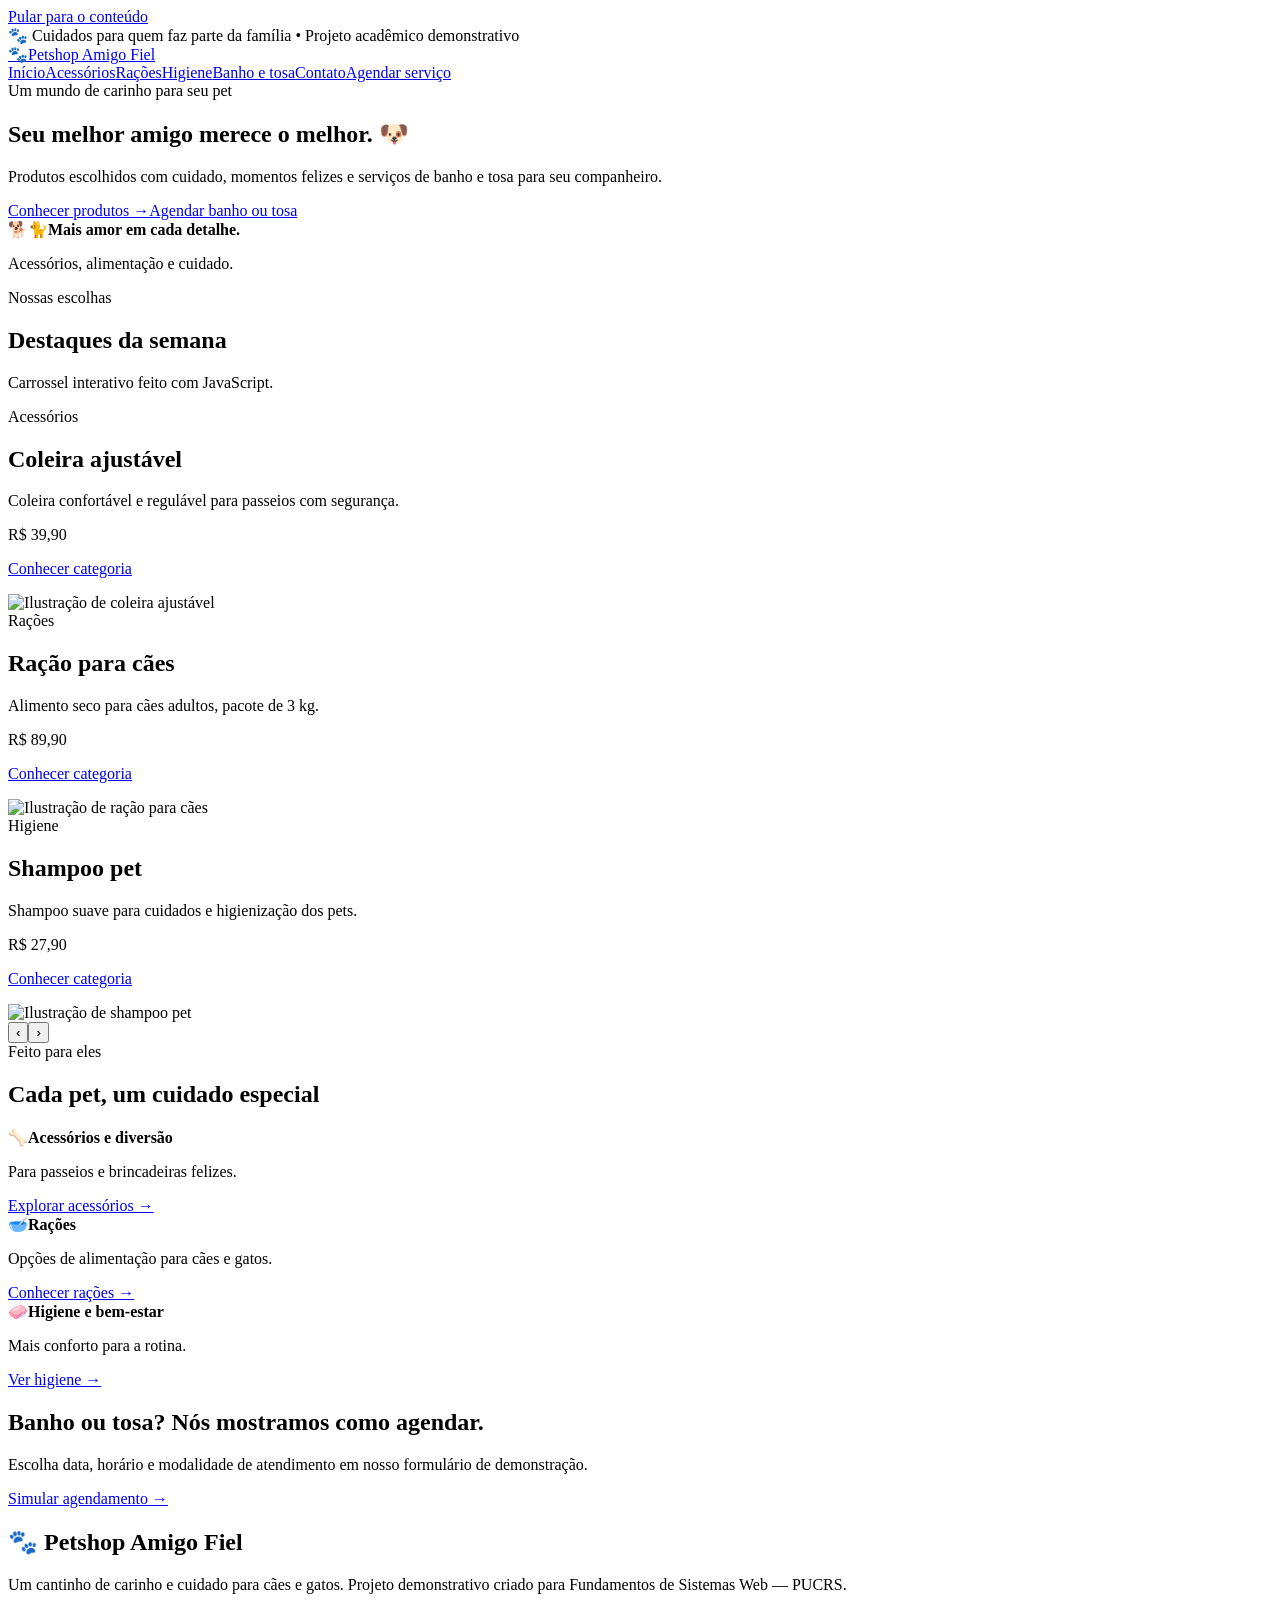
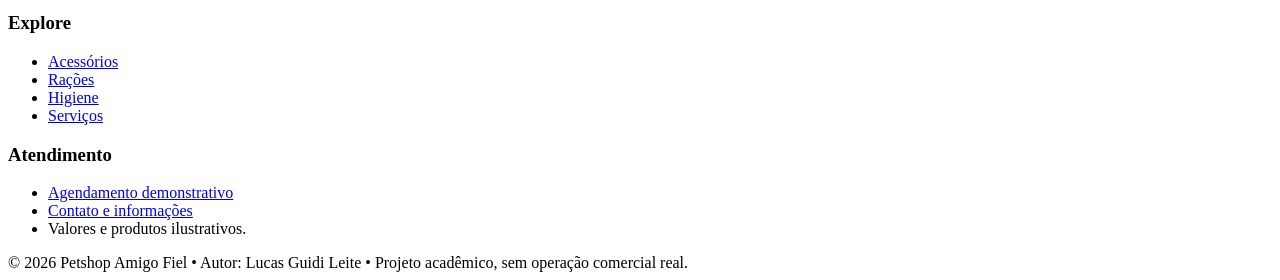
==== commit f4b7832a: "Add files via upload" ====
--- a/index.html
+++ b/index.html
@@ -1,5 +1 @@
-<!DOCTYPE html>
-<html lang="pt-BR"><head><meta charset="UTF-8"><meta name="viewport" content="width=device-width, initial-scale=1"><meta name="description" content="Petshop Amigo Fiel: produtos e serviços demonstrativos para pets."><title>Início | Petshop Amigo Fiel</title></head>
-<body bgcolor="#F8FAF7" text="#17332e" link="#176d60" vlink="#176d60" alink="#176d60" topmargin="0" leftmargin="0" rightmargin="0" marginwidth="0" marginheight="0">
-<div id="topo"></div><header><table width="100%" bgcolor="#E5F5ED" cellpadding="18" cellspacing="0"><tr><td width="8%"></td><td><font face="Arial" color="#164e45"><h1>🐾 Petshop Amigo Fiel</h1><p>O melhor cuidado para quem está sempre ao seu lado.</p></font></td><td align="right"><font face="Arial" color="#164e45"><b>PRODUTOS &amp; SERVIÇOS PARA PETS</b></font></td><td width="8%"></td></tr></table><table width="100%" bgcolor="#154c47" cellpadding="15" cellspacing="0"><tr><td align="center" bgcolor="#267267"><font face="Arial" color="#ffffff"><a href="index.html"><font color="#ffffff"><b>Início</b></font></a></font></td><td align="center" bgcolor="#154c47"><font face="Arial" color="#ffffff"><a href="acessorios.html"><font color="#ffffff"><b>Acessórios</b></font></a></font></td><td align="center" bgcolor="#154c47"><font face="Arial" color="#ffffff"><a href="racoes.html"><font color="#ffffff"><b>Rações</b></font></a></font></td><td align="center" bgcolor="#154c47"><font face="Arial" color="#ffffff"><a href="higiene.html"><font color="#ffffff"><b>Higiene e limpeza</b></font></a></font></td><td align="center" bgcolor="#154c47"><font face="Arial" color="#ffffff"><a href="servicos.html"><font color="#ffffff"><b>Banho e tosa</b></font></a></font></td><td align="center" bgcolor="#154c47"><font face="Arial" color="#ffffff"><a href="contato.html"><font color="#ffffff"><b>Contato</b></font></a></font></td></tr></table></header>
-<main><table width="88%" align="center" cellpadding="0" cellspacing="0"><tr><td><font face="Arial"><p>&nbsp;</p><table width="100%" bgcolor="#d6eee1" cellpadding="30" cellspacing="0"><tr><td width="65%"><font face="Arial" color="#164e45"><p><b>UM MUNDO DE CARINHO PARA SEU PET</b></p><h1>Seu melhor amigo merece o melhor. 🐶 🐱</h1><p>Encontre acessórios, alimentação e higiene em um só lugar, além de opções de banho e tosa com ou sem tele-busca.</p><h3><a href="acessorios.html">Explorar produtos →</a></h3></font></td><td align="center" bgcolor="#c0e4d4"><font face="Arial" color="#164e45"><h1>🐕</h1><h1>🐈</h1><b>Cuidado em cada detalhe</b></font></td></tr></table><h2>Encontre tudo para o seu pet</h2><p>Escolha uma das três categorias de produtos para conhecer nossos itens demonstrativos.</p><table width="100%" cellpadding="16" cellspacing="10"><tr><td align="center" bgcolor="#e0eee8"><h2>🦮</h2><h3><a href="acessorios.html">Acessórios</a></h3><p>Coleiras e brinquedos</p></td><td align="center" bgcolor="#e0eee8"><h2>🥣</h2><h3><a href="racoes.html">Rações</a></h3><p>Alimentos secos</p></td><td align="center" bgcolor="#e0eee8"><h2>🧼</h2><h3><a href="higiene.html">Higiene e limpeza</a></h3><p>Cuidados para o dia a dia</p></td></tr></table><h2>Produtos em destaque</h2><p>Conheça os seis itens do nosso catálogo, com ilustrações, descrições e preços.</p><table width="100%" cellspacing="12" cellpadding="0"><tr><td width="33%" valign="top" bgcolor="#ffffff"><table width="100%" cellpadding="14" cellspacing="0"><tr><td align="center" bgcolor="#F1F8F2"><a href="acessorios.html"><img src="coleira.png" alt="Ilustração de coleira ajustável" width="240" height="150"></a></td></tr><tr><td><font face="Arial" color="#567d71"><small><b>ACESSÓRIOS</b></small></font><h3>Coleira ajustável</h3><p>Coleira resistente e regulável para passeios, disponível em diferentes tamanhos.</p><h3><font color="#187865">R$ 39,90</font></h3><p><a href="acessorios.html">Ver categoria →</a></p></td></tr></table></td><td width="33%" valign="top" bgcolor="#ffffff"><table width="100%" cellpadding="14" cellspacing="0"><tr><td align="center" bgcolor="#F1F8F2"><a href="acessorios.html"><img src="brinquedo.png" alt="Ilustração de bola para cães" width="240" height="150"></a></td></tr><tr><td><font face="Arial" color="#567d71"><small><b>ACESSÓRIOS</b></small></font><h3>Bola para cães</h3><p>Brinquedo colorido para atividades e enriquecimento ambiental.</p><h3><font color="#187865">R$ 24,90</font></h3><p><a href="acessorios.html">Ver categoria →</a></p></td></tr></table></td><td width="33%" valign="top" bgcolor="#ffffff"><table width="100%" cellpadding="14" cellspacing="0"><tr><td align="center" bgcolor="#F1F8F2"><a href="racoes.html"><img src="racao_caes.png" alt="Ilustração de ração seca para cães" width="240" height="150"></a></td></tr><tr><td><font face="Arial" color="#567d71"><small><b>RAÇÕES NÃO PERECÍVEIS</b></small></font><h3>Ração seca para cães</h3><p>Alimento seco para cães adultos, embalagem demonstrativa de 1 kg.</p><h3><font color="#187865">R$ 29,90</font></h3><p><a href="racoes.html">Ver categoria →</a></p></td></tr></table></td></tr></table><table width="100%" cellspacing="12" cellpadding="0"><tr><td width="33%" valign="top" bgcolor="#ffffff"><table width="100%" cellpadding="14" cellspacing="0"><tr><td align="center" bgcolor="#F1F8F2"><a href="racoes.html"><img src="racao_gatos.png" alt="Ilustração de ração seca para gatos" width="240" height="150"></a></td></tr><tr><td><font face="Arial" color="#567d71"><small><b>RAÇÕES NÃO PERECÍVEIS</b></small></font><h3>Ração seca para gatos</h3><p>Alimento seco para gatos adultos, embalagem demonstrativa de 1 kg.</p><h3><font color="#187865">R$ 32,90</font></h3><p><a href="racoes.html">Ver categoria →</a></p></td></tr></table></td><td width="33%" valign="top" bgcolor="#ffffff"><table width="100%" cellpadding="14" cellspacing="0"><tr><td align="center" bgcolor="#F1F8F2"><a href="higiene.html"><img src="shampoo.png" alt="Ilustração de shampoo pet" width="240" height="150"></a></td></tr><tr><td><font face="Arial" color="#567d71"><small><b>HIGIENE E LIMPEZA</b></small></font><h3>Shampoo pet</h3><p>Shampoo para higienização de animais, frasco ilustrativo de 500 ml.</p><h3><font color="#187865">R$ 27,90</font></h3><p><a href="higiene.html">Ver categoria →</a></p></td></tr></table></td><td width="33%" valign="top" bgcolor="#ffffff"><table width="100%" cellpadding="14" cellspacing="0"><tr><td align="center" bgcolor="#F1F8F2"><a href="higiene.html"><img src="tapete.png" alt="Ilustração de tapete higiênico" width="240" height="150"></a></td></tr><tr><td><font face="Arial" color="#567d71"><small><b>HIGIENE E LIMPEZA</b></small></font><h3>Tapete higiênico</h3><p>Pacote demonstrativo com 30 unidades para higiene do ambiente.</p><h3><font color="#187865">R$ 44,90</font></h3><p><a href="higiene.html">Ver categoria →</a></p></td></tr></table></td></tr></table><table width="100%" bgcolor="#e0eee8" cellpadding="22"><tr><td><h2>🛁 Um banho de carinho</h2><p>Banho e tosa para cães e gatos, com opção de tele-busca.</p></td><td align="right"><h3><a href="servicos.html">Conheça os serviços →</a></h3></td></tr></table><p><small>Todos os produtos, preços e serviços apresentados são fictícios e servem exclusivamente para demonstração acadêmica.</small></p></font></td></tr></table></main><p>&nbsp;</p><footer><table width="100%" bgcolor="#123a35" cellpadding="24" cellspacing="0"><tr><td><font face="Arial" color="white"><big><b>🐾 Petshop Amigo Fiel</b></big><p>Carinho e cuidado para o seu melhor amigo.</p><small>Catálogo acadêmico demonstrativo. Não realizamos vendas ou agendamentos reais.</small></font></td><td align="right"><font face="Arial" color="white"><b>Projeto acadêmico</b><p>Lucas Guidi Leite</p><small>PUCRS Online · Fundamentos de Sistemas Web · Fase 1</small><p><a href="contato.html"><font color="#ffffff">Contato</font></a> · <a href="#topo"><font color="#ffffff">Voltar ao topo ↑</font></a></p></font></td></tr></table></footer></body></html>+<!doctype html><html lang="pt-BR"><head><meta charset="utf-8"><meta name="viewport" content="width=device-width,initial-scale=1"><meta name="description" content="Petshop Amigo Fiel — catálogo de produtos e demonstração de agendamento de banho e tosa."><title>Início | Petshop Amigo Fiel</title><link rel="stylesheet" href="assets/css/styles.css"><script defer src="assets/js/app.js"></script></head><body><a class="skip" href="#conteudo">Pular para o conteúdo</a><div class="topbar">🐾 Cuidados para quem faz parte da família • Projeto acadêmico demonstrativo</div><header class="header"><div class="wrap nav"><a class="brand" href="index.html" aria-label="Petshop Amigo Fiel, página inicial"><span class="brandmark" aria-hidden="true">🐾</span><span>Petshop Amigo Fiel</span></a><nav class="links" aria-label="Menu principal"><a href="index.html" aria-current="page">Início</a><a href="acessorios.html">Acessórios</a><a href="racoes.html">Rações</a><a href="higiene.html">Higiene</a><a href="servicos.html">Banho e tosa</a><a href="contato.html">Contato</a><a class="cta" href="agendamento.html">Agendar serviço</a></nav></div></header><main id="conteudo"><section class="hero"><div class="wrap hero-layout"><div class="hero-copy"><span class="eyebrow">Um mundo de carinho para seu pet</span><h1>Seu melhor amigo merece o melhor. 🐶</h1><p>Produtos escolhidos com cuidado, momentos felizes e serviços de banho e tosa para seu companheiro.</p><div class="hero-actions"><a href="acessorios.html" class="btn">Conhecer produtos →</a><a href="agendamento.html" class="btn btn-secondary">Agendar banho ou tosa</a></div></div><div class="hero-side" role="img" aria-label="Ilustrações de cachorro e gato felizes"><span class="big" aria-hidden="true">🐕🐈</span><strong>Mais amor em cada detalhe.</strong><p>Acessórios, alimentação e cuidado.</p></div></div></section><section class="section-tight"><div class="wrap"><div class="section-head"><div><span class="eyebrow">Nossas escolhas</span><h2>Destaques da semana</h2></div><p class="muted">Carrossel interativo feito com JavaScript.</p></div><div class="carousel" aria-roledescription="carrossel" aria-label="Produtos em destaque"><article class="slide"><div><span class="eyebrow">Acessórios</span><h2>Coleira ajustável</h2><p>Coleira confortável e regulável para passeios com segurança.</p><div class="price">R$ 39,90</div><p><a href="acessorios.html" class="btn">Conhecer categoria</a></p></div><img src="assets/img/coleira.svg" alt="Ilustração de coleira ajustável"></article><article class="slide"><div><span class="eyebrow">Rações</span><h2>Ração para cães</h2><p>Alimento seco para cães adultos, pacote de 3 kg.</p><div class="price">R$ 89,90</div><p><a href="racoes.html" class="btn">Conhecer categoria</a></p></div><img src="assets/img/racao_caes.svg" alt="Ilustração de ração para cães"></article><article class="slide"><div><span class="eyebrow">Higiene</span><h2>Shampoo pet</h2><p>Shampoo suave para cuidados e higienização dos pets.</p><div class="price">R$ 27,90</div><p><a href="higiene.html" class="btn">Conhecer categoria</a></p></div><img src="assets/img/shampoo.svg" alt="Ilustração de shampoo pet"></article><div class="carousel-actions"><button type="button" id="prev" class="circle-btn" aria-label="Destaque anterior">‹</button><button type="button" id="next" class="circle-btn" aria-label="Próximo destaque">›</button></div></div></div></section><section class="section"><div class="wrap"><div class="section-head"><div><span class="eyebrow">Feito para eles</span><h2>Cada pet, um cuidado especial</h2></div></div><div class="feature-grid"><div class="feature"><span aria-hidden="true">🦴</span><strong>Acessórios e diversão</strong><p>Para passeios e brincadeiras felizes.</p><a href="acessorios.html">Explorar acessórios →</a></div><div class="feature"><span aria-hidden="true">🥣</span><strong>Rações</strong><p>Opções de alimentação para cães e gatos.</p><a href="racoes.html">Conhecer rações →</a></div><div class="feature"><span aria-hidden="true">🧼</span><strong>Higiene e bem-estar</strong><p>Mais conforto para a rotina.</p><a href="higiene.html">Ver higiene →</a></div></div></div></section><section class="section-tight"><div class="wrap"><div class="banner"><div><h2>Banho ou tosa? Nós mostramos como agendar.</h2><p>Escolha data, horário e modalidade de atendimento em nosso formulário de demonstração.</p></div><a href="agendamento.html" class="btn">Simular agendamento →</a></div></div></section></main><footer class="footer"><div class="wrap"><div class="footer-grid"><div><h2>🐾 Petshop Amigo Fiel</h2><p>Um cantinho de carinho e cuidado para cães e gatos. Projeto demonstrativo criado para Fundamentos de Sistemas Web — PUCRS.</p></div><div><h3>Explore</h3><ul><li><a href="acessorios.html">Acessórios</a></li><li><a href="racoes.html">Rações</a></li><li><a href="higiene.html">Higiene</a></li><li><a href="servicos.html">Serviços</a></li></ul></div><div><h3>Atendimento</h3><ul><li><a href="agendamento.html">Agendamento demonstrativo</a></li><li><a href="contato.html">Contato e informações</a></li><li>Valores e produtos ilustrativos.</li></ul></div></div><div class="footer-end">© 2026 Petshop Amigo Fiel • Autor: Lucas Guidi Leite • Projeto acadêmico, sem operação comercial real.</div></div></footer></body></html>
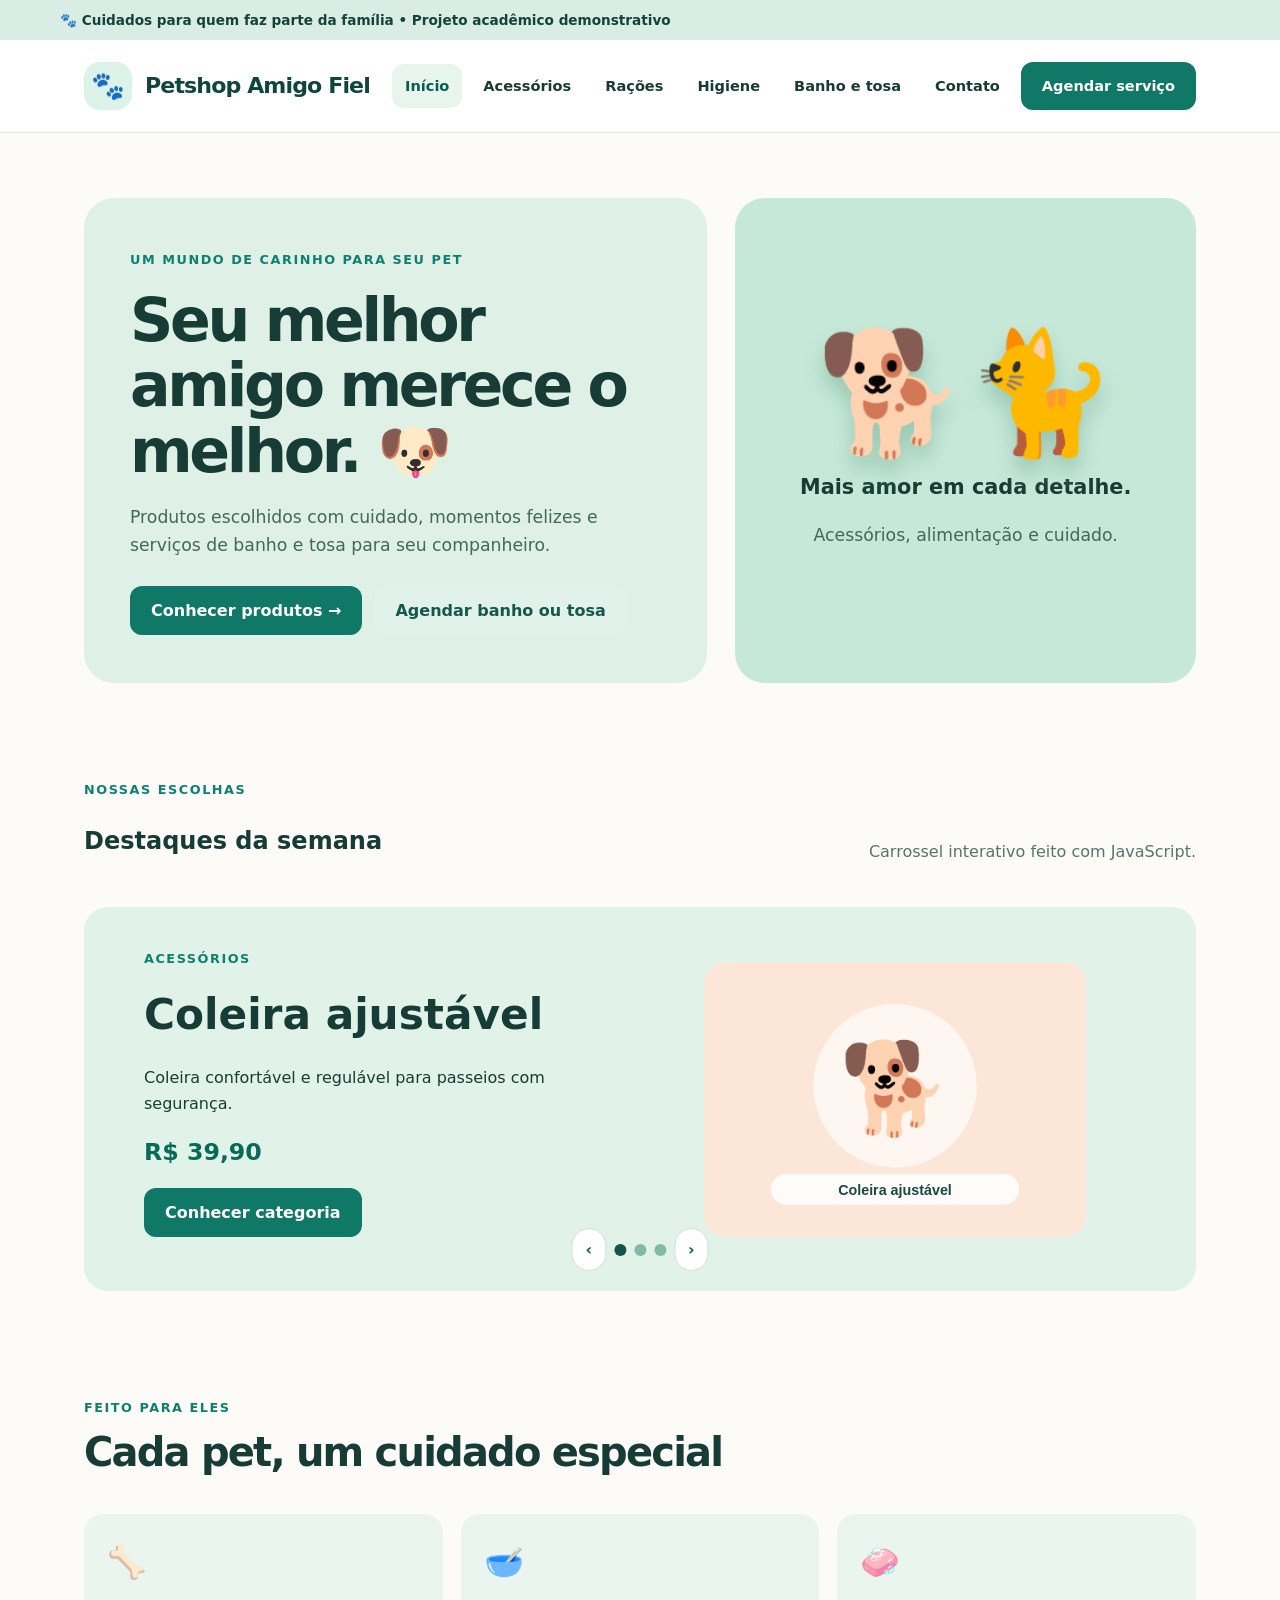
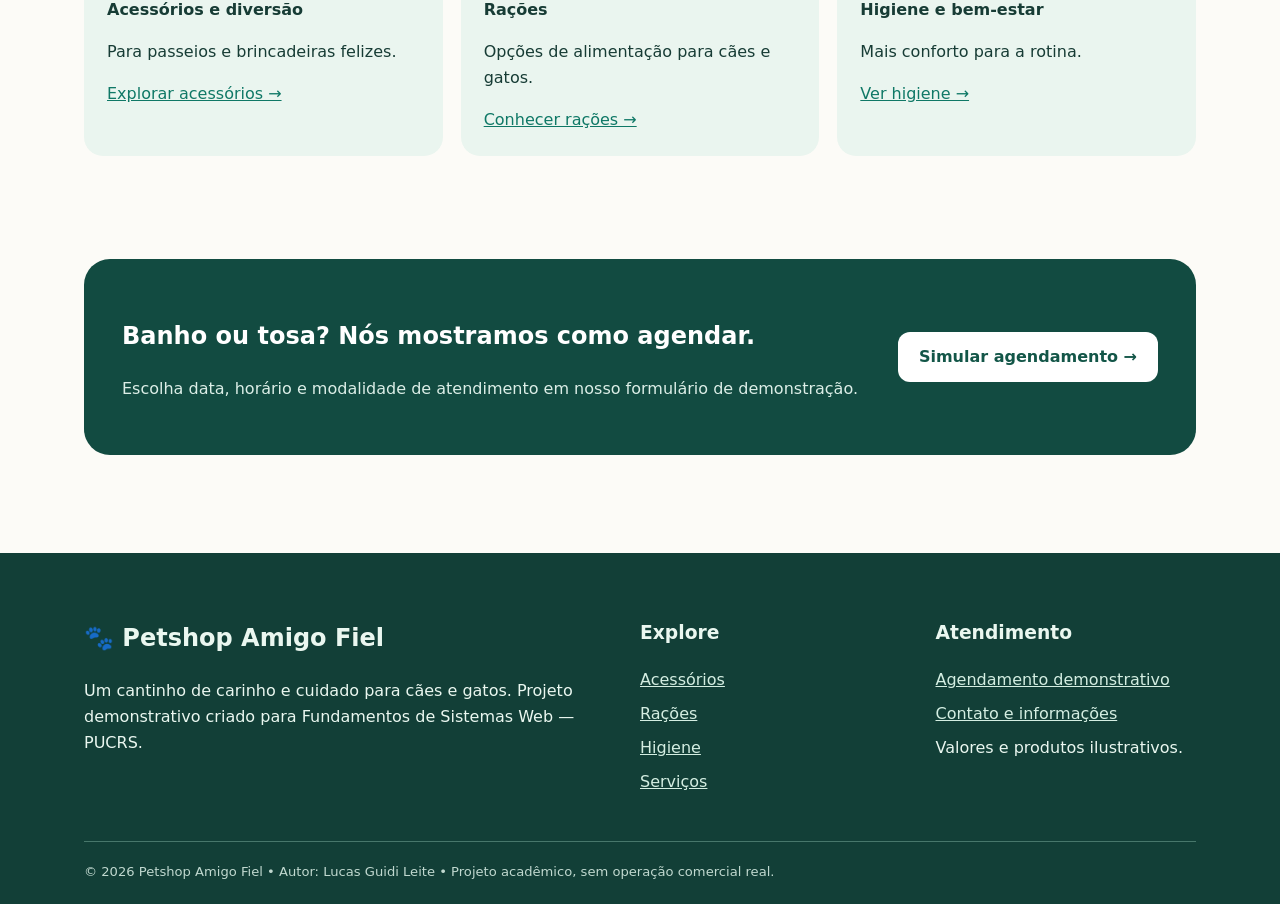
==== commit fd3e6ed1: "Add files via upload" ====
--- a/index.html
+++ b/index.html
@@ -1 +1 @@
-<!doctype html><html lang="pt-BR"><head><meta charset="utf-8"><meta name="viewport" content="width=device-width,initial-scale=1"><meta name="description" content="Petshop Amigo Fiel — catálogo de produtos e demonstração de agendamento de banho e tosa."><title>Início | Petshop Amigo Fiel</title><link rel="stylesheet" href="assets/css/styles.css"><script defer src="assets/js/app.js"></script></head><body><a class="skip" href="#conteudo">Pular para o conteúdo</a><div class="topbar">🐾 Cuidados para quem faz parte da família • Projeto acadêmico demonstrativo</div><header class="header"><div class="wrap nav"><a class="brand" href="index.html" aria-label="Petshop Amigo Fiel, página inicial"><span class="brandmark" aria-hidden="true">🐾</span><span>Petshop Amigo Fiel</span></a><nav class="links" aria-label="Menu principal"><a href="index.html" aria-current="page">Início</a><a href="acessorios.html">Acessórios</a><a href="racoes.html">Rações</a><a href="higiene.html">Higiene</a><a href="servicos.html">Banho e tosa</a><a href="contato.html">Contato</a><a class="cta" href="agendamento.html">Agendar serviço</a></nav></div></header><main id="conteudo"><section class="hero"><div class="wrap hero-layout"><div class="hero-copy"><span class="eyebrow">Um mundo de carinho para seu pet</span><h1>Seu melhor amigo merece o melhor. 🐶</h1><p>Produtos escolhidos com cuidado, momentos felizes e serviços de banho e tosa para seu companheiro.</p><div class="hero-actions"><a href="acessorios.html" class="btn">Conhecer produtos →</a><a href="agendamento.html" class="btn btn-secondary">Agendar banho ou tosa</a></div></div><div class="hero-side" role="img" aria-label="Ilustrações de cachorro e gato felizes"><span class="big" aria-hidden="true">🐕🐈</span><strong>Mais amor em cada detalhe.</strong><p>Acessórios, alimentação e cuidado.</p></div></div></section><section class="section-tight"><div class="wrap"><div class="section-head"><div><span class="eyebrow">Nossas escolhas</span><h2>Destaques da semana</h2></div><p class="muted">Carrossel interativo feito com JavaScript.</p></div><div class="carousel" aria-roledescription="carrossel" aria-label="Produtos em destaque"><article class="slide"><div><span class="eyebrow">Acessórios</span><h2>Coleira ajustável</h2><p>Coleira confortável e regulável para passeios com segurança.</p><div class="price">R$ 39,90</div><p><a href="acessorios.html" class="btn">Conhecer categoria</a></p></div><img src="assets/img/coleira.svg" alt="Ilustração de coleira ajustável"></article><article class="slide"><div><span class="eyebrow">Rações</span><h2>Ração para cães</h2><p>Alimento seco para cães adultos, pacote de 3 kg.</p><div class="price">R$ 89,90</div><p><a href="racoes.html" class="btn">Conhecer categoria</a></p></div><img src="assets/img/racao_caes.svg" alt="Ilustração de ração para cães"></article><article class="slide"><div><span class="eyebrow">Higiene</span><h2>Shampoo pet</h2><p>Shampoo suave para cuidados e higienização dos pets.</p><div class="price">R$ 27,90</div><p><a href="higiene.html" class="btn">Conhecer categoria</a></p></div><img src="assets/img/shampoo.svg" alt="Ilustração de shampoo pet"></article><div class="carousel-actions"><button type="button" id="prev" class="circle-btn" aria-label="Destaque anterior">‹</button><button type="button" id="next" class="circle-btn" aria-label="Próximo destaque">›</button></div></div></div></section><section class="section"><div class="wrap"><div class="section-head"><div><span class="eyebrow">Feito para eles</span><h2>Cada pet, um cuidado especial</h2></div></div><div class="feature-grid"><div class="feature"><span aria-hidden="true">🦴</span><strong>Acessórios e diversão</strong><p>Para passeios e brincadeiras felizes.</p><a href="acessorios.html">Explorar acessórios →</a></div><div class="feature"><span aria-hidden="true">🥣</span><strong>Rações</strong><p>Opções de alimentação para cães e gatos.</p><a href="racoes.html">Conhecer rações →</a></div><div class="feature"><span aria-hidden="true">🧼</span><strong>Higiene e bem-estar</strong><p>Mais conforto para a rotina.</p><a href="higiene.html">Ver higiene →</a></div></div></div></section><section class="section-tight"><div class="wrap"><div class="banner"><div><h2>Banho ou tosa? Nós mostramos como agendar.</h2><p>Escolha data, horário e modalidade de atendimento em nosso formulário de demonstração.</p></div><a href="agendamento.html" class="btn">Simular agendamento →</a></div></div></section></main><footer class="footer"><div class="wrap"><div class="footer-grid"><div><h2>🐾 Petshop Amigo Fiel</h2><p>Um cantinho de carinho e cuidado para cães e gatos. Projeto demonstrativo criado para Fundamentos de Sistemas Web — PUCRS.</p></div><div><h3>Explore</h3><ul><li><a href="acessorios.html">Acessórios</a></li><li><a href="racoes.html">Rações</a></li><li><a href="higiene.html">Higiene</a></li><li><a href="servicos.html">Serviços</a></li></ul></div><div><h3>Atendimento</h3><ul><li><a href="agendamento.html">Agendamento demonstrativo</a></li><li><a href="contato.html">Contato e informações</a></li><li>Valores e produtos ilustrativos.</li></ul></div></div><div class="footer-end">© 2026 Petshop Amigo Fiel • Autor: Lucas Guidi Leite • Projeto acadêmico, sem operação comercial real.</div></div></footer></body></html>+<!doctype html><html lang="pt-BR"><head><meta charset="utf-8"><meta name="viewport" content="width=device-width,initial-scale=1"><meta name="description" content="Petshop Amigo Fiel — catálogo de produtos e demonstração de agendamento de banho e tosa."><title>Início | Petshop Amigo Fiel</title><link rel="stylesheet" href="styles.css"><script defer src="app.js"></script></head><body><a class="skip" href="#conteudo">Pular para o conteúdo</a><div class="topbar">🐾 Cuidados para quem faz parte da família • Projeto acadêmico demonstrativo</div><header class="header"><div class="wrap nav"><a class="brand" href="index.html" aria-label="Petshop Amigo Fiel, página inicial"><span class="brandmark" aria-hidden="true">🐾</span><span>Petshop Amigo Fiel</span></a><nav class="links" aria-label="Menu principal"><a href="index.html" aria-current="page">Início</a><a href="acessorios.html">Acessórios</a><a href="racoes.html">Rações</a><a href="higiene.html">Higiene</a><a href="servicos.html">Banho e tosa</a><a href="contato.html">Contato</a><a class="cta" href="agendamento.html">Agendar serviço</a></nav></div></header><main id="conteudo"><section class="hero"><div class="wrap hero-layout"><div class="hero-copy"><span class="eyebrow">Um mundo de carinho para seu pet</span><h1>Seu melhor amigo merece o melhor. 🐶</h1><p>Produtos escolhidos com cuidado, momentos felizes e serviços de banho e tosa para seu companheiro.</p><div class="hero-actions"><a href="acessorios.html" class="btn">Conhecer produtos →</a><a href="agendamento.html" class="btn btn-secondary">Agendar banho ou tosa</a></div></div><div class="hero-side" role="img" aria-label="Ilustrações de cachorro e gato felizes"><span class="big" aria-hidden="true">🐕🐈</span><strong>Mais amor em cada detalhe.</strong><p>Acessórios, alimentação e cuidado.</p></div></div></section><section class="section-tight"><div class="wrap"><div class="section-head"><div><span class="eyebrow">Nossas escolhas</span><h2>Destaques da semana</h2></div><p class="muted">Carrossel interativo feito com JavaScript.</p></div><div class="carousel" aria-roledescription="carrossel" aria-label="Produtos em destaque"><article class="slide"><div><span class="eyebrow">Acessórios</span><h2>Coleira ajustável</h2><p>Coleira confortável e regulável para passeios com segurança.</p><div class="price">R$ 39,90</div><p><a href="acessorios.html" class="btn">Conhecer categoria</a></p></div><img src="coleira.svg" alt="Ilustração de coleira ajustável"></article><article class="slide"><div><span class="eyebrow">Rações</span><h2>Ração para cães</h2><p>Alimento seco para cães adultos, pacote de 3 kg.</p><div class="price">R$ 89,90</div><p><a href="racoes.html" class="btn">Conhecer categoria</a></p></div><img src="racao_caes.svg" alt="Ilustração de ração para cães"></article><article class="slide"><div><span class="eyebrow">Higiene</span><h2>Shampoo pet</h2><p>Shampoo suave para cuidados e higienização dos pets.</p><div class="price">R$ 27,90</div><p><a href="higiene.html" class="btn">Conhecer categoria</a></p></div><img src="shampoo.svg" alt="Ilustração de shampoo pet"></article><div class="carousel-actions"><button type="button" id="prev" class="circle-btn" aria-label="Destaque anterior">‹</button><button type="button" id="next" class="circle-btn" aria-label="Próximo destaque">›</button></div></div></div></section><section class="section"><div class="wrap"><div class="section-head"><div><span class="eyebrow">Feito para eles</span><h2>Cada pet, um cuidado especial</h2></div></div><div class="feature-grid"><div class="feature"><span aria-hidden="true">🦴</span><strong>Acessórios e diversão</strong><p>Para passeios e brincadeiras felizes.</p><a href="acessorios.html">Explorar acessórios →</a></div><div class="feature"><span aria-hidden="true">🥣</span><strong>Rações</strong><p>Opções de alimentação para cães e gatos.</p><a href="racoes.html">Conhecer rações →</a></div><div class="feature"><span aria-hidden="true">🧼</span><strong>Higiene e bem-estar</strong><p>Mais conforto para a rotina.</p><a href="higiene.html">Ver higiene →</a></div></div></div></section><section class="section-tight"><div class="wrap"><div class="banner"><div><h2>Banho ou tosa? Nós mostramos como agendar.</h2><p>Escolha data, horário e modalidade de atendimento em nosso formulário de demonstração.</p></div><a href="agendamento.html" class="btn">Simular agendamento →</a></div></div></section></main><footer class="footer"><div class="wrap"><div class="footer-grid"><div><h2>🐾 Petshop Amigo Fiel</h2><p>Um cantinho de carinho e cuidado para cães e gatos. Projeto demonstrativo criado para Fundamentos de Sistemas Web — PUCRS.</p></div><div><h3>Explore</h3><ul><li><a href="acessorios.html">Acessórios</a></li><li><a href="racoes.html">Rações</a></li><li><a href="higiene.html">Higiene</a></li><li><a href="servicos.html">Serviços</a></li></ul></div><div><h3>Atendimento</h3><ul><li><a href="agendamento.html">Agendamento demonstrativo</a></li><li><a href="contato.html">Contato e informações</a></li><li>Valores e produtos ilustrativos.</li></ul></div></div><div class="footer-end">© 2026 Petshop Amigo Fiel • Autor: Lucas Guidi Leite • Projeto acadêmico, sem operação comercial real.</div></div></footer></body></html>
--- a/styles.css
+++ b/styles.css
@@ -0,0 +1,4 @@
+
+:root{--ink:#173c35;--dark:#0e463d;--green:#0f7866;--mint:#e8f5ee;--cream:#fcfbf7;--gold:#ffbb74;--muted:#56746d;--line:#d9e7e1;--shadow:0 14px 45px rgba(12,65,53,.09)}
+*{box-sizing:border-box}html{scroll-behavior:smooth}body{margin:0;background:var(--cream);color:var(--ink);font-family:system-ui,-apple-system,BlinkMacSystemFont,'Segoe UI',sans-serif;line-height:1.62}a{color:var(--green)}a:focus-visible,button:focus-visible,input:focus-visible,select:focus-visible,textarea:focus-visible{outline:3px solid #f5a33c;outline-offset:3px}img{max-width:100%;display:block}button,input,select,textarea{font:inherit}.skip{position:absolute;left:-10000px;top:0;z-index:100;background:#fff;padding:1rem}.skip:focus{left:1rem}.topbar{background:#d9ede4;color:#13433a;padding:9px max(24px,calc((100vw - 1160px)/2));font-size:.85rem;font-weight:650}.header{background:white;border-bottom:1px solid var(--line)}.wrap{max-width:1160px;margin:auto;padding:0 24px}.nav{display:flex;align-items:center;justify-content:space-between;gap:20px;min-height:92px}.brand{text-decoration:none;color:var(--dark);display:flex;align-items:center;gap:13px;font-weight:850;font-size:1.38rem;letter-spacing:-.04em}.brandmark{width:48px;height:48px;display:grid;place-items:center;border-radius:16px;background:#ddf2e8;font-size:1.7rem}.links{display:flex;gap:8px;align-items:center;flex-wrap:wrap}.links a{padding:10px 13px;text-decoration:none;color:var(--ink);font-weight:650;font-size:.91rem;border-radius:12px}.links a:hover,.links a[aria-current=page]{background:#e7f5ed;color:#075d4e}.links a.cta,.btn{background:var(--green);color:#fff;border-radius:12px;padding:12px 21px;text-decoration:none;border:0;cursor:pointer;display:inline-flex;justify-content:center;align-items:center;font-weight:750;gap:7px}.links a.cta:hover,.btn:hover{background:var(--dark);color:#fff}.btn-secondary{background:#e0f2e9;color:#15574b}.btn-secondary:hover{background:#cce9dc;color:#15574b}.section{padding:65px 0}.section-tight{padding:38px 0}.eyebrow{font-weight:800;letter-spacing:.12em;text-transform:uppercase;color:#0e8070;font-size:.8rem}.hero{padding:65px 0 55px}.hero-layout{display:grid;grid-template-columns:1.15fr .85fr;gap:28px;align-items:stretch}.hero-copy{padding:48px 46px;background:#dff1e7;border-radius:30px}.hero h1{font-size:clamp(2.35rem,4.7vw,4.4rem);line-height:1.09;letter-spacing:-.055em;margin:16px 0 19px}.hero p{font-size:1.08rem;color:#42675c;max-width:550px}.hero-actions{display:flex;gap:12px;flex-wrap:wrap;margin-top:26px}.hero-side{border-radius:30px;background:#c6e8d8;min-height:390px;display:flex;flex-direction:column;justify-content:center;align-items:center;text-align:center;padding:32px;overflow:hidden}.hero-side .big{font-size:7.5rem;line-height:1.3;filter:drop-shadow(0 14px 10px #9bc9b4)}.hero-side strong{font-size:1.3rem}.section-head{display:flex;justify-content:space-between;gap:24px;align-items:end;margin:0 0 26px}.section h2,.page-title{font-size:clamp(1.7rem,3.2vw,2.5rem);letter-spacing:-.045em;line-height:1.2;margin:8px 0 12px}.section-subtitle{color:var(--muted);margin:0}.grid{display:grid;grid-template-columns:repeat(3,minmax(0,1fr));gap:22px}.card{background:#fff;border:1px solid var(--line);border-radius:22px;overflow:hidden;box-shadow:var(--shadow)}.card-body{padding:22px}.card h3{margin:3px 0 6px;font-size:1.19rem}.card p{color:var(--muted);margin:0 0 16px}.card-media{width:100%;height:235px;object-fit:cover}.tag{display:inline-block;background:#e6f5ed;color:#096d5b;font-size:.78rem;font-weight:800;padding:5px 11px;border-radius:30px}.price{color:#086b57;font-size:1.48rem;font-weight:850}.card-bottom{display:flex;align-items:center;justify-content:space-between;gap:12px}.mini-link{font-weight:750}.feature-grid{display:grid;grid-template-columns:repeat(3,1fr);gap:18px}.feature{background:#eaf5ef;padding:23px;border-radius:19px}.feature span{font-size:2rem}.feature strong{display:block;margin-top:8px}.banner{padding:38px;background:#124b41;color:white;border-radius:26px;display:flex;align-items:center;justify-content:space-between;gap:24px}.banner p{color:#dceee7}.banner .btn{background:#fff;color:#135648}.footer{background:#123f37;color:#eaf7f0;margin-top:60px;padding:46px 0 22px}.footer-grid{display:grid;grid-template-columns:2fr 1fr 1fr;gap:35px}.footer a{color:#d4eee2}.footer ul{padding:0;list-style:none}.footer li{margin-bottom:8px}.footer-end{border-top:1px solid #47776b;padding-top:19px;margin-top:30px;font-size:.82rem;color:#c0d8cf}.page-heading{background:#e3f3ea;padding:46px 0;margin-bottom:20px}.page-heading p{max-width:720px;color:var(--muted)}.carousel{position:relative;border-radius:24px;overflow:hidden}.slide{display:none;min-height:345px;padding:38px 60px;align-items:center;grid-template-columns:1fr 1fr;gap:28px;background:#e1f2e8}.slide.active{display:grid}.slide h2{font-size:clamp(1.7rem,3.3vw,2.8rem);margin:10px 0}.slide img{height:275px;width:100%;object-fit:contain;border-radius:20px}.carousel-actions{position:absolute;bottom:20px;left:50%;transform:translateX(-50%);display:flex;gap:8px;align-items:center}.circle-btn{background:#fff;color:#125447;border:1px solid #cbe3d8;cursor:pointer;border-radius:30px;padding:8px 13px;font-weight:700}.dots{display:flex;gap:8px}.dot{width:12px;height:12px;border:0;border-radius:100%;background:#82b9a8;cursor:pointer}.dot[aria-current=true]{background:#125447}.form-layout{display:grid;grid-template-columns:1.4fr .75fr;gap:26px;align-items:start}.form-panel{background:white;border:1px solid var(--line);padding:32px;border-radius:24px;box-shadow:var(--shadow)}.form-panel h2{margin:0 0 14px}.form-grid{display:grid;grid-template-columns:1fr 1fr;gap:18px}.field{display:flex;flex-direction:column;gap:5px}.field.full{grid-column:1/-1}.field label,.fieldset legend{font-weight:750;font-size:.92rem}.field input,.field select,.field textarea{width:100%;padding:13px;border:1px solid #b8d3c8;border-radius:11px;background:#fff;color:var(--ink)}.field small{color:var(--muted)}.fieldset{border:1px solid var(--line);border-radius:14px;padding:15px 20px;margin:20px 0;display:flex;gap:18px;flex-wrap:wrap}.fieldset label{display:flex;align-items:center;gap:8px}.notice{padding:16px 19px;border-radius:13px;background:#e5f4ed;border-left:4px solid #16836d}.error{background:#ffeded;border-left-color:#b73b3b;color:#8b1c1c}.summary{background:#e7f5ef;border-radius:20px;padding:26px;position:sticky;top:24px}.summary h3{margin-top:0}.summary strong{font-size:1.6rem;color:#0c715e}.clock{background:#174d42;color:#e5f6ef;padding:10px 15px;text-align:center;font-weight:650;font-size:.89rem}.muted{color:var(--muted)}.required{color:#9e2630}.two-col{display:grid;grid-template-columns:repeat(2,1fr);gap:20px}.service{background:#fff;border:1px solid var(--line);border-radius:20px;padding:25px}.service h3{margin-top:0}.faq{padding:16px 0;border-bottom:1px solid var(--line)}.faq summary{cursor:pointer;font-weight:750}@media(max-width:960px){.nav{flex-direction:column;padding:16px 0;align-items:flex-start}.links{width:100%}.hero-layout,.form-layout{grid-template-columns:1fr}.grid{grid-template-columns:repeat(2,1fr)}.footer-grid{grid-template-columns:1fr 1fr}.summary{position:static}}@media(max-width:640px){.wrap{padding:0 17px}.hero-copy{padding:32px 24px}.hero-side{min-height:245px}.hero-side .big{font-size:5rem}.grid,.feature-grid,.two-col,.form-grid,.footer-grid{grid-template-columns:1fr}.slide.active{grid-template-columns:1fr;padding:26px 25px 77px}.slide img{height:180px}.section{padding:42px 0}.banner{flex-direction:column;align-items:flex-start}.links a{padding:9px 10px}.form-panel{padding:22px}.field.full{grid-column:auto}}
+@media(prefers-reduced-motion:reduce){html{scroll-behavior:auto}*{animation:none!important;transition:none!important}}
